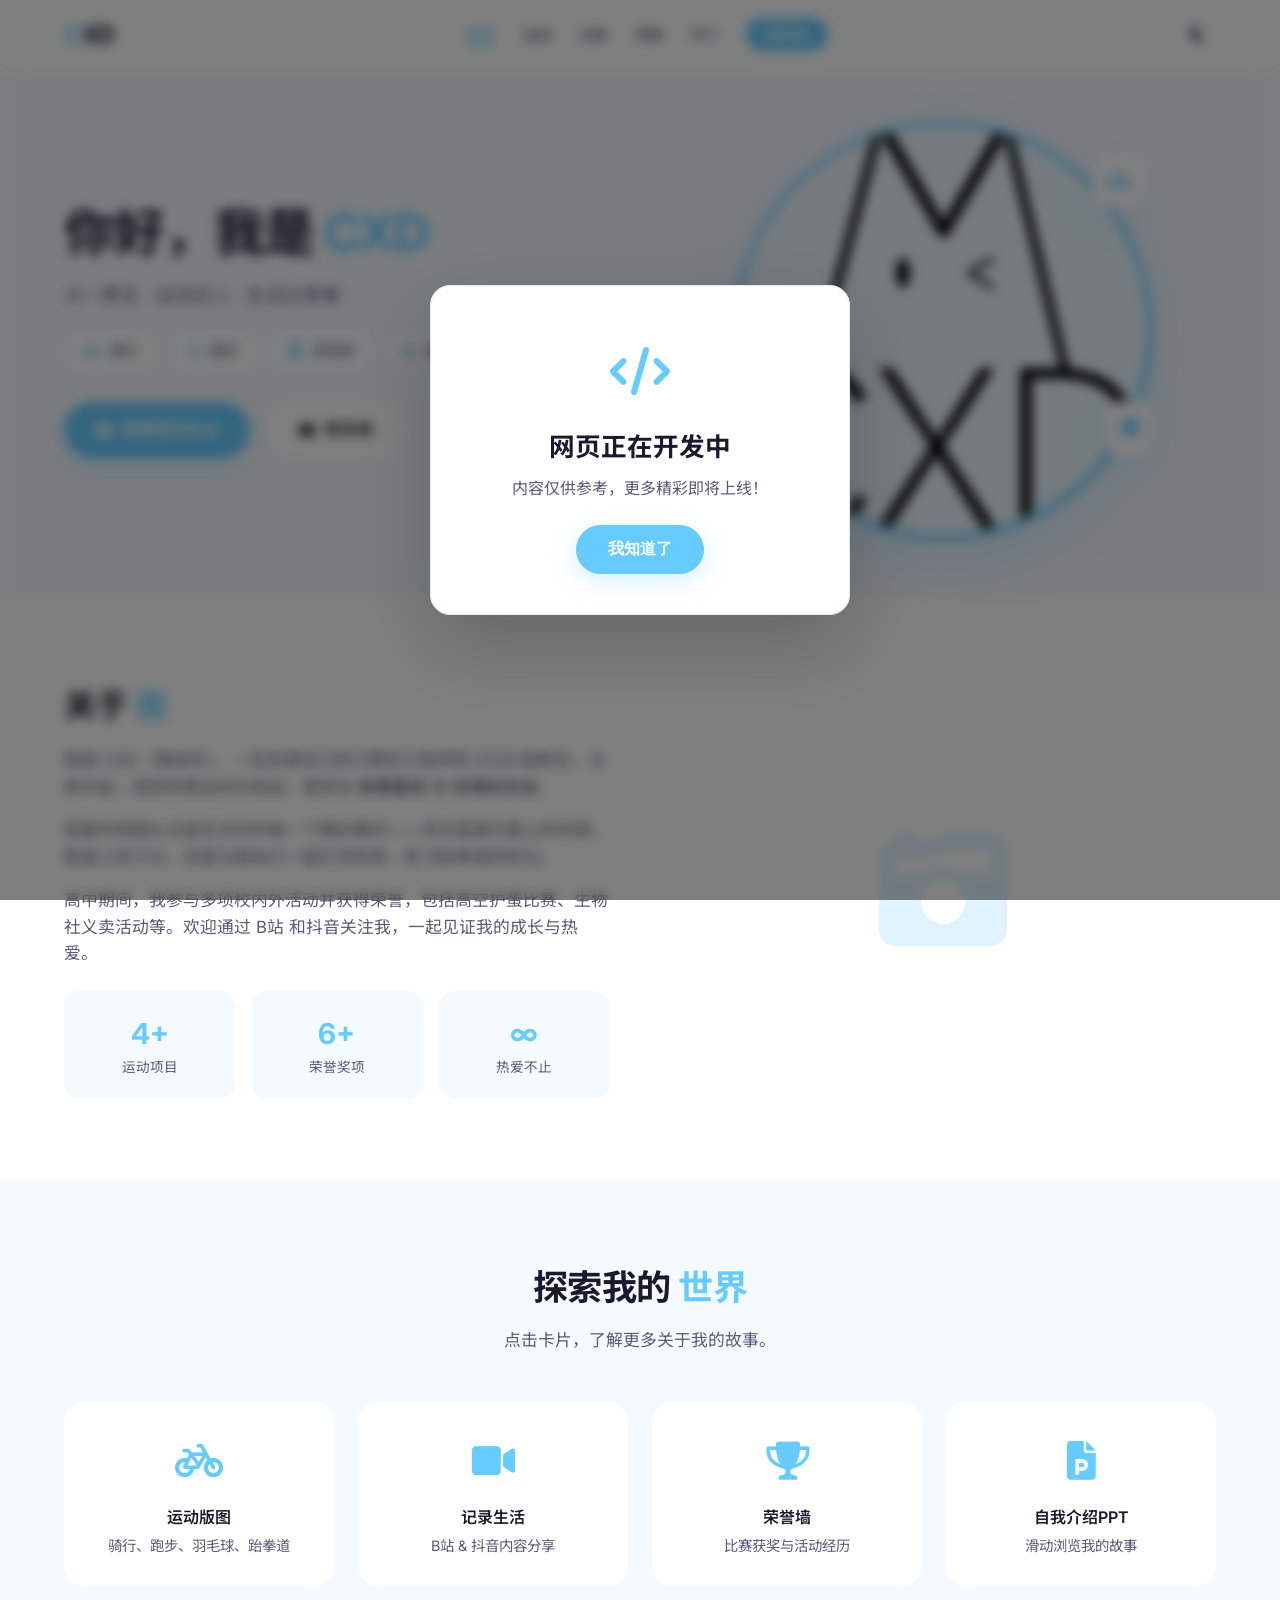
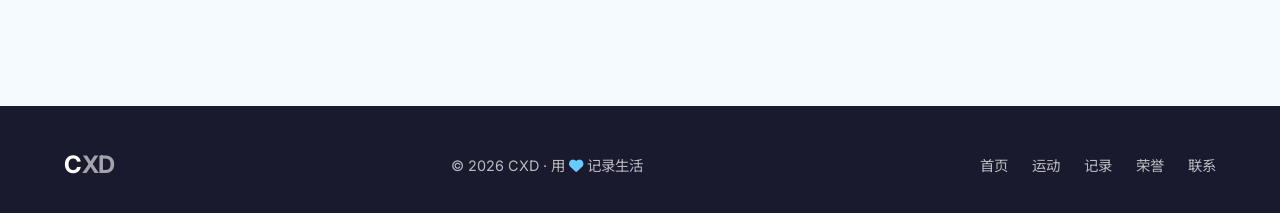
==== index.html @ c1c1cf46 "feat: add new pages for honors, projects, sports, and PPT with corresponding styles and scripts" ====
<!DOCTYPE html>
<html lang="zh-CN">
<head>
    <meta charset="UTF-8" />
    <meta name="viewport" content="width=device-width, initial-scale=1.0" />
    <title>CXD · 首页</title>
    <link rel="stylesheet" href="css/style.css" />
    <link rel="stylesheet" href="https://cdnjs.cloudflare.com/ajax/libs/font-awesome/6.0.0-beta3/css/all.min.css" />
    <link href="https://fonts.googleapis.com/css2?family=Inter:opsz,wght@14..32,400;14..32,500;14..32,600;14..32,700&family=Noto+Sans+SC:wght@400;500;600;700&display=swap" rel="stylesheet" />
</head>
<body>

    <!-- 弹窗 -->
    <div class="modal-overlay" id="modalOverlay">
        <div class="modal-box">
            <div class="modal-icon"><i class="fas fa-code"></i></div>
            <h2>网页正在开发中</h2>
            <p>内容仅供参考，更多精彩即将上线！</p>
            <button class="btn btn-primary" id="modalCloseBtn">我知道了</button>
        </div>
    </div>

    <!-- 导航栏 -->
    <nav class="navbar" id="navbar">
        <div class="container">
            <a href="index.html" class="logo">C<span>XD</span></a>
            <ul class="nav-links" id="navLinks">
                <li><a href="index.html" class="active">首页</a></li>
                <li><a href="sports.html">运动</a></li>
                <li><a href="projects.html">记录</a></li>
                <li><a href="honors.html">荣誉</a></li>
                <li><a href="ppt.html">PPT</a></li>
                <li><a href="contact.html" class="nav-cta">联系我</a></li>
            </ul>
            <button class="theme-toggle" id="themeToggle" aria-label="切换主题"><i class="fas fa-moon"></i></button>
            <button class="menu-toggle" id="menuToggle" aria-label="菜单">
                <span></span><span></span><span></span>
            </button>
        </div>
    </nav>

    <!-- Hero -->
    <section class="hero" id="home">
        <div class="container">
            <div class="hero-content">
                <h1>你好，我是 <span class="highlight">CXD</span></h1>
                <p class="tagline">大一新生 · 运动达人 · 生活记录者</p>
                <div class="hero-badges">
                    <span class="badge"><i class="fas fa-bicycle"></i> 骑行</span>
                    <span class="badge"><i class="fas fa-running"></i> 跑步</span>
                    <span class="badge"><i class="fas fa-table-tennis"></i> 羽毛球</span>
                    <span class="badge"><i class="fas fa-fist-raised"></i> 跆拳道</span>
                </div>
                <div class="hero-actions">
                    <a href="projects.html" class="btn btn-primary"><i class="fas fa-camera"></i> 看看我的生活</a>
                    <a href="contact.html" class="btn btn-outline"><i class="fas fa-envelope"></i> 联系我</a>
                </div>
            </div>
            <div class="hero-visual">
                <div class="avatar-wrapper">
                    <div class="avatar">
                       <div class="avatar">
    					<img src="assets/avatar.png" alt="CXD头像" />
                    </div>
                    <div class="floating-icon"><i class="fas fa-bicycle"></i></div>
                    <div class="floating-icon"><i class="fas fa-running"></i></div>
                    <div class="floating-icon"><i class="fas fa-table-tennis"></i></div>
                </div>
            </div>
        </div>
    </section>

    <!-- 关于我 -->
    <section class="about" id="about">
        <div class="container">
            <div class="about-text">
                <h2>关于 <span style="color:var(--primary);">我</span></h2>
                <p>我是 CXD（褚旭东），一名充满活力的计算机工程学院 2026 级新生。从高中起，我就热爱运动与挑战，曾担任 <strong>体育委员</strong> 和 <strong>生物社社长</strong>。</p>
                <p>我喜欢用镜头记录生活中的每一个精彩瞬间——无论是骑行路上的风景、跑道上的汗水，还是与朋友们一起打羽毛球、练习跆拳道的时光。</p>
                <p>高中期间，我参与多项校内外活动并获得荣誉，包括高空护蛋比赛、生物社义卖活动等。欢迎通过 B站 和抖音关注我，一起见证我的成长与热爱。</p>
                <div class="about-stats">
                    <div class="stat"><div class="number">4+</div><div class="label">运动项目</div></div>
                    <div class="stat"><div class="number">6+</div><div class="label">荣誉奖项</div></div>
                    <div class="stat"><div class="number">∞</div><div class="label">热爱不止</div></div>
                </div>
            </div>
            <div style="display:flex;justify-content:center;align-items:center;font-size:8rem;color:var(--primary-light);opacity:0.3;user-select:none;">
                <i class="fas fa-camera-retro"></i>
            </div>
        </div>
    </section>

    <!-- 快速导航 -->
    <section class="skills">
        <div class="container">
            <h2 class="section-title">探索我的 <span class="highlight">世界</span></h2>
            <p class="section-subtitle">点击卡片，了解更多关于我的故事。</p>
            <div class="skills-grid">
                <a href="sports.html" class="skill-card">
                    <div class="icon"><i class="fas fa-bicycle"></i></div>
                    <h4>运动版图</h4>
                    <p>骑行、跑步、羽毛球、跆拳道</p>
                </a>
                <a href="projects.html" class="skill-card">
                    <div class="icon"><i class="fas fa-video"></i></div>
                    <h4>记录生活</h4>
                    <p>B站 & 抖音内容分享</p>
                </a>
                <a href="honors.html" class="skill-card">
                    <div class="icon"><i class="fas fa-trophy"></i></div>
                    <h4>荣誉墙</h4>
                    <p>比赛获奖与活动经历</p>
                </a>
                <a href="ppt.html" class="skill-card">
                    <div class="icon"><i class="fas fa-file-powerpoint"></i></div>
                    <h4>自我介绍PPT</h4>
                    <p>滑动浏览我的故事</p>
                </a>
            </div>
        </div>
    </section>

    <!-- 页脚 -->
    <footer class="footer">
        <div class="container">
            <a href="index.html" class="logo">C<span>XD</span></a>
            <p>&copy; 2026 CXD · 用 <i class="fas fa-heart" style="color:#66ccff;"></i> 记录生活</p>
            <div class="footer-links">
                <a href="index.html">首页</a>
                <a href="sports.html">运动</a>
                <a href="projects.html">记录</a>
                <a href="honors.html">荣誉</a>
                <a href="contact.html">联系</a>
            </div>
        </div>
    </footer>

    <script src="js/script.js"></script>
</body>
</html>
---- css/style.css ----
/* ===== 主题变量 ===== */
:root {
    --primary: #66ccff;
    --primary-dark: #3ab8f5;
    --primary-light: #99ddff;
    --primary-glow: rgba(102, 204, 255, 0.25);
    --bg: #f5faff;
    --card-bg: #ffffff;
    --text: #1a1a2e;
    --text-light: #5a5a7a;
    --border: #dceef8;
    --shadow: 0 12px 40px rgba(102, 204, 255, 0.12);
    --radius: 20px;
    --transition: 0.3s cubic-bezier(0.4, 0, 0.2, 1);
}

body.dark {
    --bg: #0d1117;
    --card-bg: #161b22;
    --text: #e6edf3;
    --text-light: #8b949e;
    --border: #21262d;
    --shadow: 0 12px 40px rgba(0, 0, 0, 0.4);
}

/* ===== 全局重置 ===== */
*, *::before, *::after { margin: 0; padding: 0; box-sizing: border-box; }
html { scroll-behavior: smooth; }
body {
    font-family: 'Inter', 'Noto Sans SC', -apple-system, sans-serif;
    background: var(--bg);
    color: var(--text);
    line-height: 1.6;
    padding-top: 80px;
    transition: background 0.3s, color 0.3s;
}
a { text-decoration: none; color: inherit; }
ul { list-style: none; }
img { max-width: 100%; display: block; }
.container { max-width: 1200px; margin: 0 auto; padding: 0 24px; }

/* ===== 弹窗 ===== */
.modal-overlay {
    position: fixed; top: 0; left: 0; width: 100%; height: 100%;
    background: rgba(0,0,0,0.5); backdrop-filter: blur(6px);
    display: flex; align-items: center; justify-content: center;
    z-index: 9999; opacity: 1; transition: opacity 0.4s;
}
.modal-overlay.hidden { opacity: 0; pointer-events: none; }
.modal-box {
    background: var(--card-bg); border-radius: var(--radius);
    padding: 48px 40px 40px; max-width: 420px; width: 90%;
    text-align: center; box-shadow: 0 30px 80px rgba(0,0,0,0.2);
    border: 1px solid var(--border);
}
.modal-icon { font-size: 3rem; color: var(--primary); margin-bottom: 16px; }
.modal-box h2 { font-size: 1.6rem; font-weight: 700; margin-bottom: 8px; }
.modal-box p { color: var(--text-light); margin-bottom: 24px; }

/* ===== 导航栏 ===== */
.navbar {
    position: fixed; top: 0; left: 0; width: 100%;
    background: rgba(255,255,255,0.85); backdrop-filter: blur(16px) saturate(180%);
    border-bottom: 1px solid rgba(102,204,255,0.1);
    z-index: 1000; padding: 16px 0; transition: var(--transition);
}
body.dark .navbar { background: rgba(13,17,23,0.88); border-bottom-color: rgba(255,255,255,0.06); }
.navbar .container { display: flex; align-items: center; justify-content: space-between; }
.logo { font-size: 1.5rem; font-weight: 700; color: var(--primary); letter-spacing: -0.5px; }
.logo span { color: var(--text); }
.nav-links { display: flex; gap: 28px; align-items: center; }
.nav-links a {
    font-size: 0.9rem; font-weight: 500; color: var(--text-light);
    transition: var(--transition); position: relative;
}
.nav-links a::after {
    content: ''; position: absolute; bottom: -4px; left: 0;
    width: 0; height: 2px; background: var(--primary); transition: var(--transition);
}
.nav-links a:hover, .nav-links a.active { color: var(--primary); }
.nav-links a:hover::after, .nav-links a.active::after { width: 100%; }
.nav-cta {
    background: var(--primary); color: #fff !important;
    padding: 8px 20px; border-radius: 40px; font-weight: 600;
}
.nav-cta::after { display: none !important; }
.nav-cta:hover {
    background: var(--primary-dark); transform: translateY(-2px);
    box-shadow: 0 8px 24px var(--primary-glow);
}
.theme-toggle, .menu-toggle {
    background: none; border: none; cursor: pointer; color: var(--text-light);
    font-size: 1.2rem; padding: 4px 8px; border-radius: 40px; transition: var(--transition);
}
.theme-toggle:hover { color: var(--primary); transform: rotate(20deg); }
.menu-toggle { display: none; flex-direction: column; gap: 5px; padding: 4px; }
.menu-toggle span {
    display: block; width: 26px; height: 2.5px;
    background: var(--text); border-radius: 4px; transition: var(--transition);
}

/* ===== 通用标题 ===== */
.section-title {
    font-size: 2.2rem; font-weight: 700; letter-spacing: -0.5px;
    margin-bottom: 12px; text-align: center;
}
.section-title .highlight { color: var(--primary); }
.section-subtitle {
    text-align: center; color: var(--text-light);
    font-size: 1.05rem; max-width: 600px; margin: 0 auto 48px;
}

/* ===== 按钮 ===== */
.btn {
    display: inline-flex; align-items: center; gap: 10px;
    padding: 14px 32px; border-radius: 40px; font-weight: 600;
    font-size: 1rem; transition: var(--transition);
    border: none; cursor: pointer; background: var(--card-bg);
    color: var(--text); border: 1px solid var(--border);
}
.btn-primary {
    background: var(--primary); color: #fff;
    border: none; box-shadow: 0 8px 24px var(--primary-glow);
}
.btn-primary:hover {
    background: var(--primary-dark); transform: translateY(-3px);
    box-shadow: 0 14px 32px rgba(102,204,255,0.4);
}
.btn-outline:hover { border-color: var(--primary); color: var(--primary); transform: translateY(-3px); }

/* ===== Hero（首页） ===== */
.hero { padding: 40px 0 60px; }
.hero .container { display: grid; grid-template-columns: 1fr 1fr; gap: 60px; align-items: center; }
.hero-content h1 { font-size: 3.2rem; font-weight: 700; line-height: 1.2; letter-spacing: -1px; }
.hero-content h1 .highlight { color: var(--primary); }
.hero-content .tagline { font-size: 1.2rem; color: var(--text-light); margin: 16px 0 24px; }
.hero-badges { display: flex; flex-wrap: wrap; gap: 12px; margin-bottom: 32px; }
.badge {
    background: var(--card-bg); border: 1px solid var(--border);
    padding: 6px 18px; border-radius: 40px; font-size: 0.85rem;
    font-weight: 500; color: var(--text-light);
}
.badge i { color: var(--primary); margin-right: 6px; }
.hero-actions { display: flex; flex-wrap: wrap; gap: 16px; }

.hero-visual { display: flex; justify-content: center; align-items: center; }
.avatar-wrapper {
    position: relative; width: 100%; max-width: 420px; aspect-ratio: 1/1;
    border-radius: 50%; background: linear-gradient(135deg, var(--primary-light), var(--primary));
    padding: 6px; box-shadow: 0 20px 60px rgba(102,204,255,0.25);
}
.avatar-wrapper .avatar {
    width: 100%; height: 100%; border-radius: 50%;
    background: #eaf7ff; display: flex; align-items: center; justify-content: center;
    font-size: 8rem; color: var(--primary); overflow: hidden;
}
body.dark .avatar-wrapper .avatar { background: #1a2332; color: var(--primary-light); }
.avatar-wrapper .avatar img { width: 100%; height: 100%; object-fit: cover; border-radius: 50%; }

.floating-icon {
    position: absolute; background: var(--card-bg); border-radius: 16px;
    padding: 12px 14px; box-shadow: var(--shadow); font-size: 1.2rem;
    color: var(--primary); animation: float 4s ease-in-out infinite;
}
.floating-icon:nth-child(2) { top: 8%; right: 2%; animation-delay: 0.5s; }
.floating-icon:nth-child(3) { bottom: 12%; left: 0%; animation-delay: 1.2s; }
.floating-icon:nth-child(4) { bottom: 20%; right: 0%; animation-delay: 2s; }
@keyframes float { 0%,100% { transform: translateY(0); } 50% { transform: translateY(-12px); } }

/* ===== 关于我 ===== */
.about { padding: 80px 0; background: var(--card-bg); transition: background 0.3s; }
.about .container { display: grid; grid-template-columns: 1fr 1fr; gap: 60px; align-items: center; }
.about-text h2 { font-size: 2rem; font-weight: 700; margin-bottom: 16px; }
.about-text p { color: var(--text-light); margin-bottom: 16px; font-size: 1.05rem; }
.about-stats { display: grid; grid-template-columns: repeat(3, 1fr); gap: 16px; margin-top: 24px; }
.stat { background: var(--bg); padding: 20px 16px; border-radius: 16px; text-align: center; }
.stat .number { font-size: 1.8rem; font-weight: 700; color: var(--primary); }
.stat .label { font-size: 0.85rem; color: var(--text-light); }

/* ===== 技能卡片 ===== */
.skills { padding: 80px 0; }
.skills-grid { display: grid; grid-template-columns: repeat(auto-fit, minmax(200px, 1fr)); gap: 24px; }
.skill-card {
    background: var(--card-bg); padding: 28px 20px; border-radius: var(--radius);
    text-align: center; transition: var(--transition); border: 1px solid transparent;
}
.skill-card:hover {
    transform: translateY(-6px); border-color: var(--primary-light);
    box-shadow: 0 12px 32px var(--primary-glow);
}
.skill-card .icon { font-size: 2.4rem; color: var(--primary); margin-bottom: 12px; }
.skill-card h4 { font-weight: 600; margin-bottom: 4px; }
.skill-card p { font-size: 0.9rem; color: var(--text-light); }

/* ===== 项目/记录卡片 ===== */
.projects-grid { display: grid; grid-template-columns: repeat(auto-fit, minmax(300px, 1fr)); gap: 30px; }
.project-card {
    background: var(--card-bg); border-radius: var(--radius); overflow: hidden;
    box-shadow: 0 4px 16px rgba(0,0,0,0.04); transition: var(--transition);
    border: 1px solid var(--border);
}
.project-card:hover { transform: translateY(-8px); box-shadow: var(--shadow); border-color: var(--primary-light); }
.project-cover {
    height: 200px; background: linear-gradient(135deg, #e0f4ff, #b8e6ff);
    display: flex; align-items: center; justify-content: center;
    font-size: 3rem; color: var(--primary);
}
.project-cover.cover-2 { background: linear-gradient(135deg, #ffe4e4, #ffcece); color: #e06060; }
.project-cover.cover-3 { background: linear-gradient(135deg, #e4ffe8, #ceffd8); color: #40b060; }
.project-body { padding: 24px 28px 28px; }
.project-body h3 { font-size: 1.2rem; font-weight: 600; margin-bottom: 8px; }
.project-body p { color: var(--text-light); font-size: 0.95rem; margin-bottom: 16px; }
.project-tags { display: flex; flex-wrap: wrap; gap: 8px; margin-bottom: 18px; }
.project-tags span {
    background: var(--bg); padding: 4px 14px; border-radius: 40px;
    font-size: 0.75rem; font-weight: 500; color: var(--text-light);
}
.project-link {
    font-weight: 600; color: var(--primary); display: inline-flex;
    align-items: center; gap: 6px; transition: var(--transition);
}
.project-link:hover { gap: 12px; color: var(--primary-dark); }

/* ===== 荣誉墙 ===== */
.honors-grid { display: grid; grid-template-columns: repeat(auto-fit, minmax(280px, 1fr)); gap: 28px; }
.honor-card {
    background: var(--card-bg); border-radius: var(--radius); overflow: hidden;
    border: 1px solid var(--border); transition: var(--transition);
    box-shadow: 0 4px 16px rgba(0,0,0,0.04);
}
.honor-card:hover { transform: translateY(-6px); box-shadow: var(--shadow); border-color: var(--primary-light); }
.honor-img {
    width: 100%; height: 200px; object-fit: cover; background: #eaf7ff;
    display: flex; align-items: center; justify-content: center;
    font-size: 3rem; color: var(--primary);
}
.honor-img img { width: 100%; height: 100%; object-fit: cover; }
.honor-body { padding: 20px 24px 24px; }
.honor-badge {
    display: inline-block; background: linear-gradient(135deg, var(--primary), var(--primary-dark));
    color: #fff; font-size: 0.75rem; font-weight: 700; padding: 4px 14px;
    border-radius: 40px; margin-bottom: 10px;
}
.honor-body h4 { font-size: 1.05rem; font-weight: 600; margin-bottom: 6px; }
.honor-body p { font-size: 0.9rem; color: var(--text-light); }
.honor-date { font-size: 0.8rem; color: var(--primary); font-weight: 500; margin-top: 8px; }

/* ===== PPT滑动展示 ===== */
.ppt-section { padding: 60px 0 80px; }
.ppt-viewer {
    position: relative; max-width: 960px; margin: 0 auto;
    background: var(--card-bg); border-radius: var(--radius);
    box-shadow: var(--shadow); border: 1px solid var(--border); overflow: hidden;
}
.ppt-slides {
    display: flex; transition: transform 0.5s cubic-bezier(0.4, 0, 0.2, 1);
}
.ppt-slide {
    min-width: 100%; aspect-ratio: 16/9;
    display: flex; align-items: center; justify-content: center;
    background: var(--bg); position: relative; overflow: hidden;
}
.ppt-slide img { width: 100%; height: 100%; object-fit: contain; }
.ppt-slide .slide-placeholder {
    display: flex; flex-direction: column; align-items: center;
    justify-content: center; color: var(--text-light); gap: 12px;
    font-size: 1rem; text-align: center; padding: 40px;
}
.ppt-slide .slide-placeholder i { font-size: 3rem; color: var(--primary-light); }

.ppt-controls {
    display: flex; align-items: center; justify-content: center;
    gap: 20px; padding: 20px; background: var(--card-bg);
    border-top: 1px solid var(--border);
}
.ppt-btn {
    width: 44px; height: 44px; border-radius: 50%;
    border: 1px solid var(--border); background: var(--bg);
    color: var(--text); font-size: 1.1rem; cursor: pointer;
    display: flex; align-items: center; justify-content: center;
    transition: var(--transition);
}
.ppt-btn:hover { background: var(--primary); color: #fff; border-color: var(--primary); }
.ppt-btn:disabled { opacity: 0.3; cursor: not-allowed; }
.ppt-counter { font-size: 0.95rem; font-weight: 600; color: var(--text-light); min-width: 60px; text-align: center; }
.ppt-dots { display: flex; gap: 8px; justify-content: center; padding: 0 0 20px; }
.ppt-dot {
    width: 10px; height: 10px; border-radius: 50%;
    background: var(--border); cursor: pointer; transition: var(--transition);
}
.ppt-dot.active { background: var(--primary); transform: scale(1.3); }

/* ===== 视频容器 ===== */
.video-container {
    position: relative; width: 100%; max-width: 800px;
    margin: 0 auto; border-radius: var(--radius); overflow: hidden;
    box-shadow: var(--shadow); background: #000;
}
.video-container video, .video-container iframe {
    width: 100%; aspect-ratio: 16/9; display: block; border: none;
}
.video-placeholder {
    width: 100%; aspect-ratio: 16/9; display: flex;
    flex-direction: column; align-items: center; justify-content: center;
    background: var(--bg); color: var(--text-light); gap: 12px;
}
.video-placeholder i { font-size: 3rem; color: var(--primary-light); }

/* ===== 联系 ===== */
.contact { padding: 80px 0; }
.contact-wrapper {
    background: var(--card-bg); border-radius: var(--radius);
    padding: 48px 56px; box-shadow: var(--shadow);
    border: 1px solid var(--border); text-align: center;
    max-width: 700px; margin: 0 auto;
}
.contact-info h3 { font-size: 1.6rem; font-weight: 700; margin-bottom: 12px; }
.contact-info p { color: var(--text-light); margin-bottom: 28px; }
.contact-item {
    display: flex; align-items: center; justify-content: center;
    gap: 16px; margin-bottom: 18px;
}
.contact-item .icon {
    width: 44px; height: 44px; background: var(--bg); border-radius: 50%;
    display: flex; align-items: center; justify-content: center;
    color: var(--primary); font-size: 1.1rem; flex-shrink: 0;
}
.contact-item .info { font-weight: 500; text-align: left; }
.contact-item .info small { display: block; font-weight: 400; color: var(--text-light); font-size: 0.85rem; }
.social-links { display: flex; gap: 14px; margin-top: 24px; justify-content: center; }
.social-links a {
    width: 46px; height: 46px; border-radius: 50%; background: var(--bg);
    display: flex; align-items: center; justify-content: center;
    color: var(--text-light); font-size: 1.2rem; transition: var(--transition);
}
.social-links a:hover { background: var(--primary); color: #fff; transform: translateY(-4px); }

/* ===== 页脚 ===== */
.footer {
    background: var(--text); color: rgba(255,255,255,0.7);
    padding: 40px 0 28px; margin-top: 40px; transition: background 0.3s;
}
body.dark .footer { background: #0a0e14; }
.footer .container { display: flex; justify-content: space-between; align-items: center; flex-wrap: wrap; gap: 16px; }
.footer .logo { color: #fff; }
.footer .logo span { color: rgba(255,255,255,0.6); }
.footer p { font-size: 0.9rem; }
.footer-links { display: flex; gap: 24px; }
.footer-links a { font-size: 0.9rem; transition: var(--transition); }
.footer-links a:hover { color: #fff; }

/* ===== 页面标题 ===== */
.page-header {
    padding: 60px 0 40px; text-align: center;
}
.page-header h1 { font-size: 2.6rem; font-weight: 700; margin-bottom: 12px; }
.page-header p { color: var(--text-light); font-size: 1.05rem; max-width: 600px; margin: 0 auto; }

/* ===== 响应式 ===== */
@media (max-width: 1024px) {
    .hero .container { gap: 40px; }
    .hero-content h1 { font-size: 2.6rem; }
}
@media (max-width: 900px) {
    .hero .container, .about .container { grid-template-columns: 1fr; }
    .hero-visual { order: -1; }
    .avatar-wrapper { max-width: 280px; margin: 0 auto; }
    .hero-content h1 { font-size: 2.4rem; text-align: center; }
    .hero-content .tagline, .hero-badges, .hero-actions { justify-content: center; text-align: center; }
    .about-text h2, .about-text p { text-align: center; }
    .contact-wrapper { padding: 32px 24px; }
    .section-title { font-size: 1.8rem; }
}
@media (max-width: 768px) {
    .nav-links {
        position: fixed; top: 72px; left: 0; width: 100%;
        background: rgba(255,255,255,0.96); backdrop-filter: blur(12px);
        flex-direction: column; padding: 32px 24px; gap: 20px;
        box-shadow: 0 12px 40px rgba(0,0,0,0.06);
        transform: translateY(-120%); transition: var(--transition);
        border-bottom: 1px solid var(--border);
    }
    body.dark .nav-links { background: rgba(13,17,23,0.96); }
    .nav-links.open { transform: translateY(0); }
    .menu-toggle { display: flex; }
    .menu-toggle.active span:nth-child(1) { transform: rotate(45deg) translate(5px,5px); }
    .menu-toggle.active span:nth-child(2) { opacity: 0; }
    .menu-toggle.active span:nth-child(3) { transform: rotate(-45deg) translate(5px,-5px); }
    .projects-grid, .honors-grid { grid-template-columns: 1fr; }
    .about-stats { grid-template-columns: 1fr 1fr; }
    .footer .container { flex-direction: column; text-align: center; }
    .footer-links { justify-content: center; }
    .ppt-viewer { margin: 0 16px; }
}
@media (max-width: 480px) {
    .hero-content h1 { font-size: 1.8rem; }
    .section-title { font-size: 1.5rem; }
    .avatar-wrapper { max-width: 200px; }
    .avatar-wrapper .avatar { font-size: 5rem; }
    .floating-icon { display: none; }
    .about-stats { grid-template-columns: 1fr; }
    .btn { padding: 12px 24px; font-size: 0.9rem; }
    .page-header h1 { font-size: 1.8rem; }
}
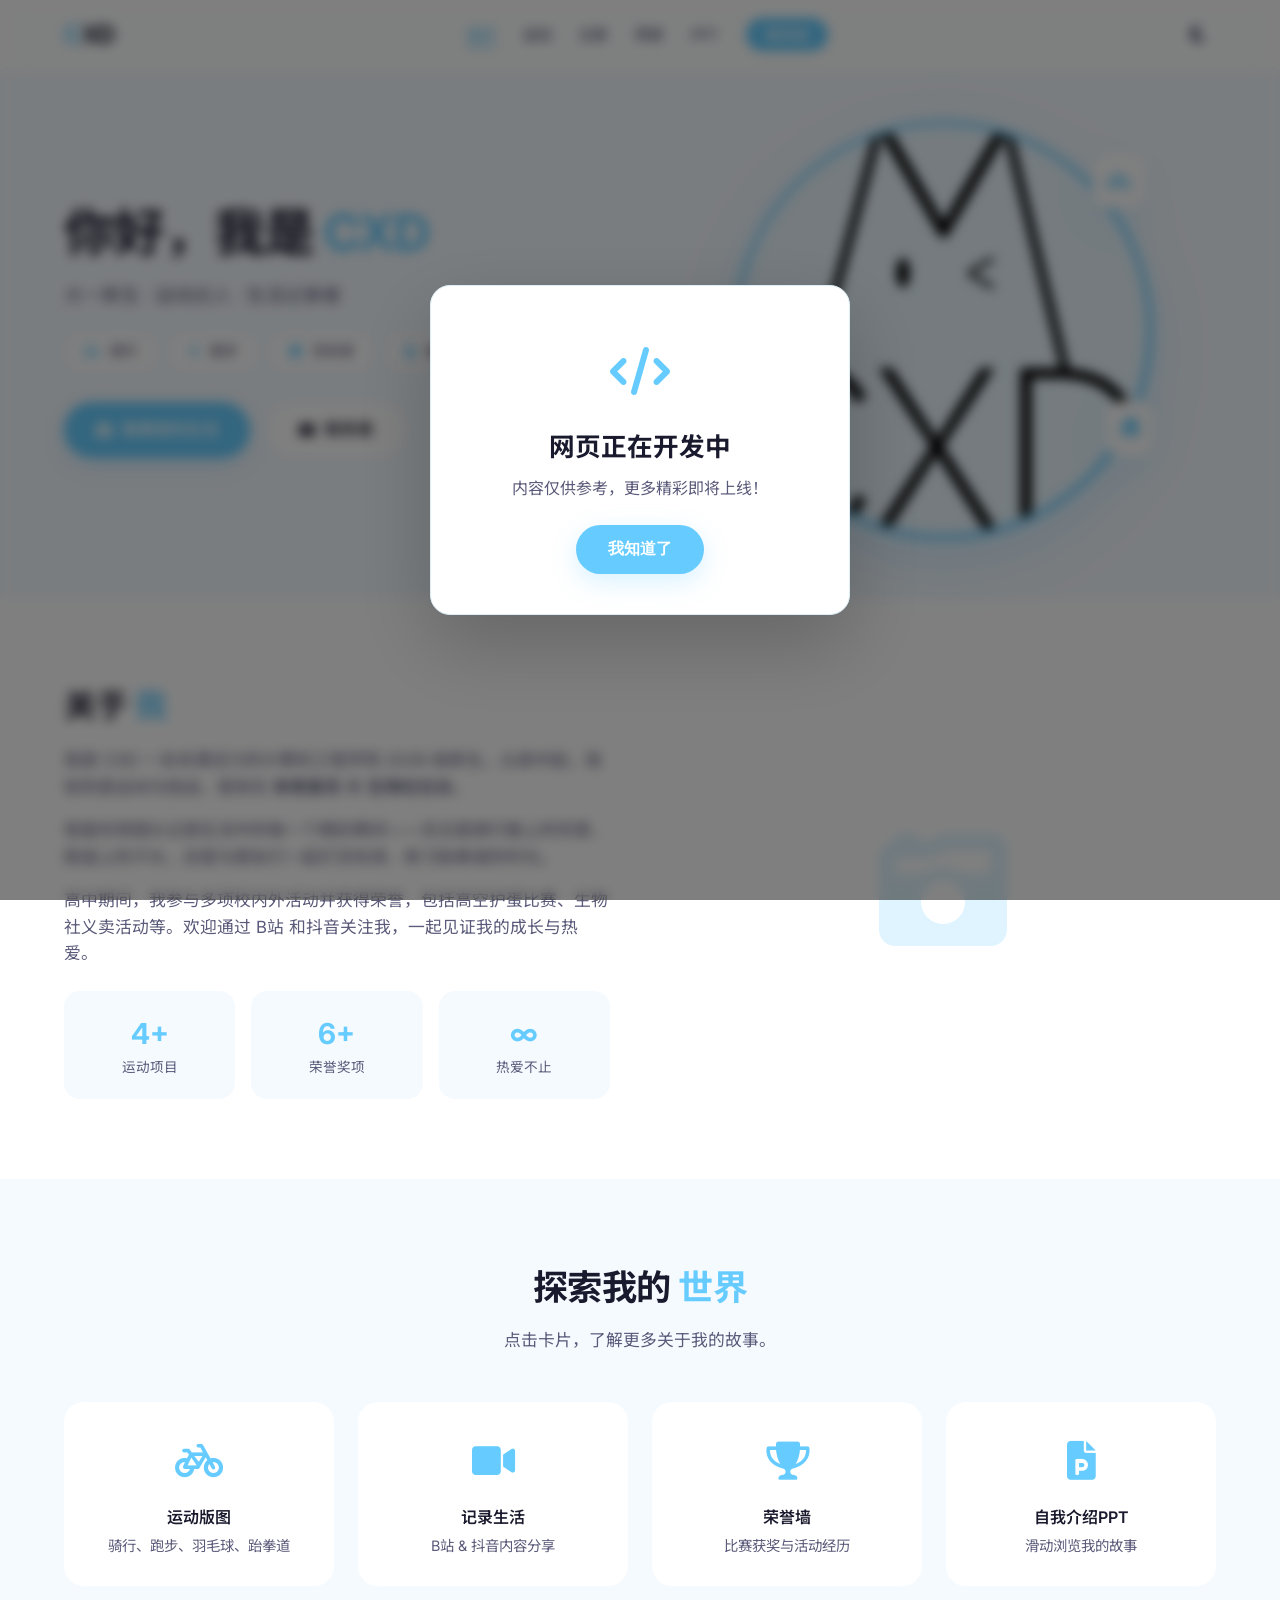
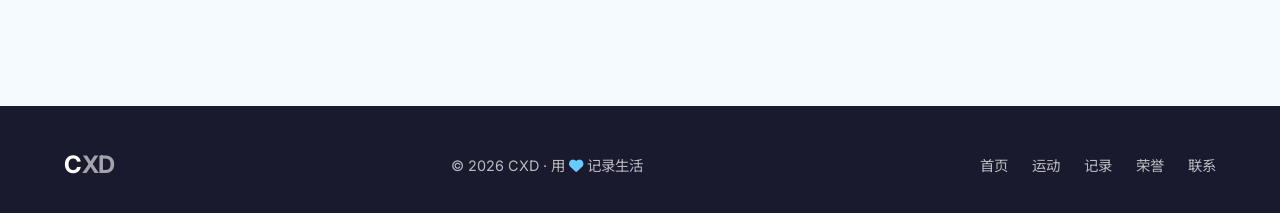
==== commit 0c96fea3: "feat: update honors and index sections with new interview and personal introduction details" ====
--- a/index.html
+++ b/index.html
@@ -75,7 +75,7 @@
         <div class="container">
             <div class="about-text">
                 <h2>关于 <span style="color:var(--primary);">我</span></h2>
-                <p>我是 CXD（褚旭东），一名充满活力的计算机工程学院 2026 级新生。从高中起，我就热爱运动与挑战，曾担任 <strong>体育委员</strong> 和 <strong>生物社社长</strong>。</p>
+                <p>我是 CXD 一名充满活力的计算机工程学院 2026 级新生。从高中起，我就热爱运动与挑战，曾担任 <strong>体育委员</strong> 和 <strong>生物社社长</strong>。</p>
                 <p>我喜欢用镜头记录生活中的每一个精彩瞬间——无论是骑行路上的风景、跑道上的汗水，还是与朋友们一起打羽毛球、练习跆拳道的时光。</p>
                 <p>高中期间，我参与多项校内外活动并获得荣誉，包括高空护蛋比赛、生物社义卖活动等。欢迎通过 B站 和抖音关注我，一起见证我的成长与热爱。</p>
                 <div class="about-stats">
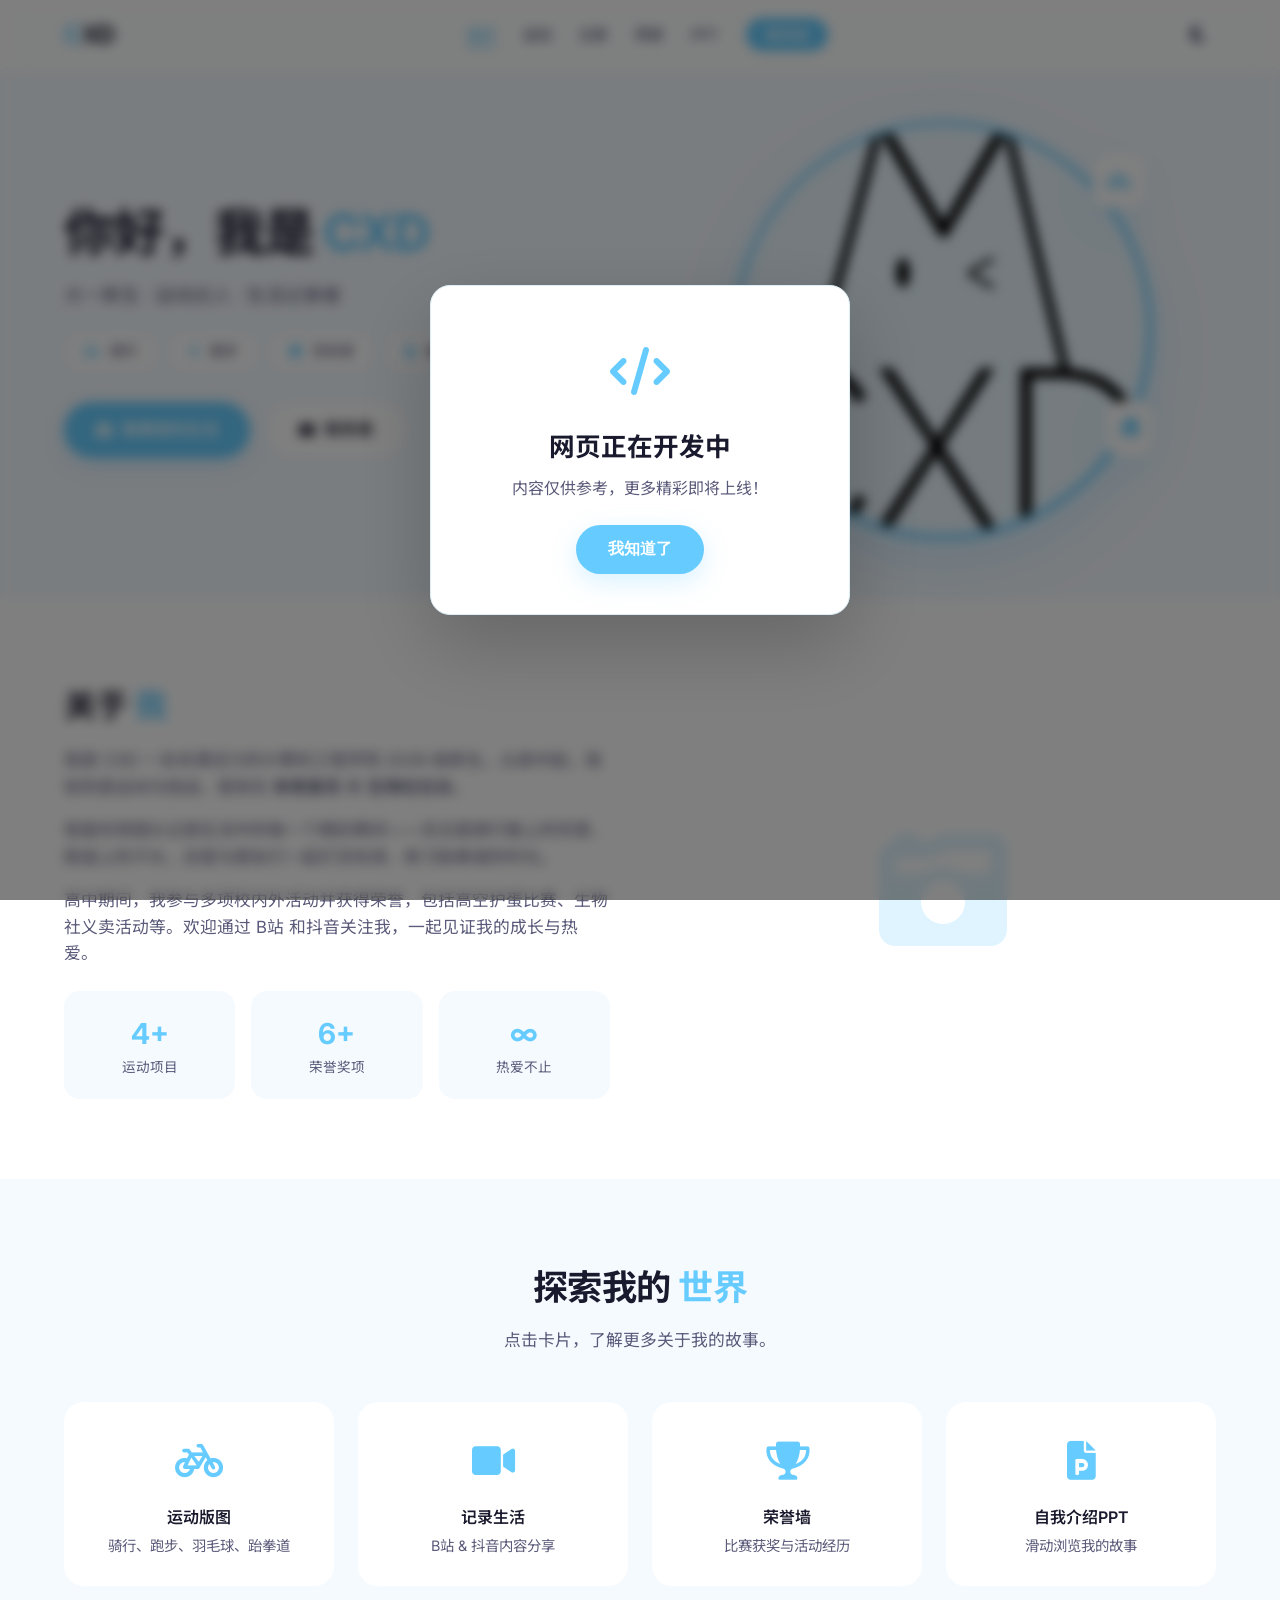
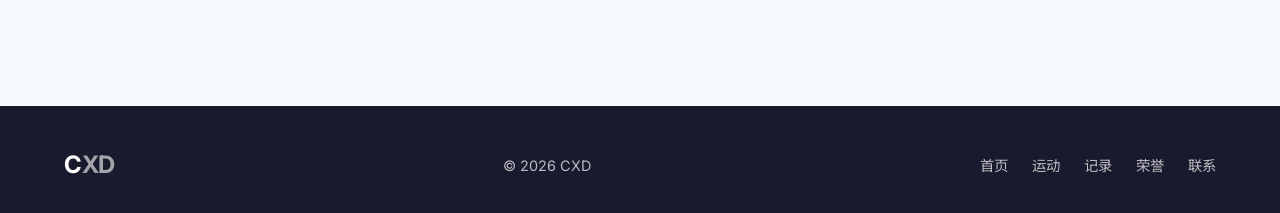
==== commit 6e474dae: "fix: remove redundant text from footer across multiple pages" ====
--- a/index.html
+++ b/index.html
@@ -124,7 +124,7 @@
     <footer class="footer">
         <div class="container">
             <a href="index.html" class="logo">C<span>XD</span></a>
-            <p>&copy; 2026 CXD · 用 <i class="fas fa-heart" style="color:#66ccff;"></i> 记录生活</p>
+            <p>&copy; 2026 CXD</p>
             <div class="footer-links">
                 <a href="index.html">首页</a>
                 <a href="sports.html">运动</a>
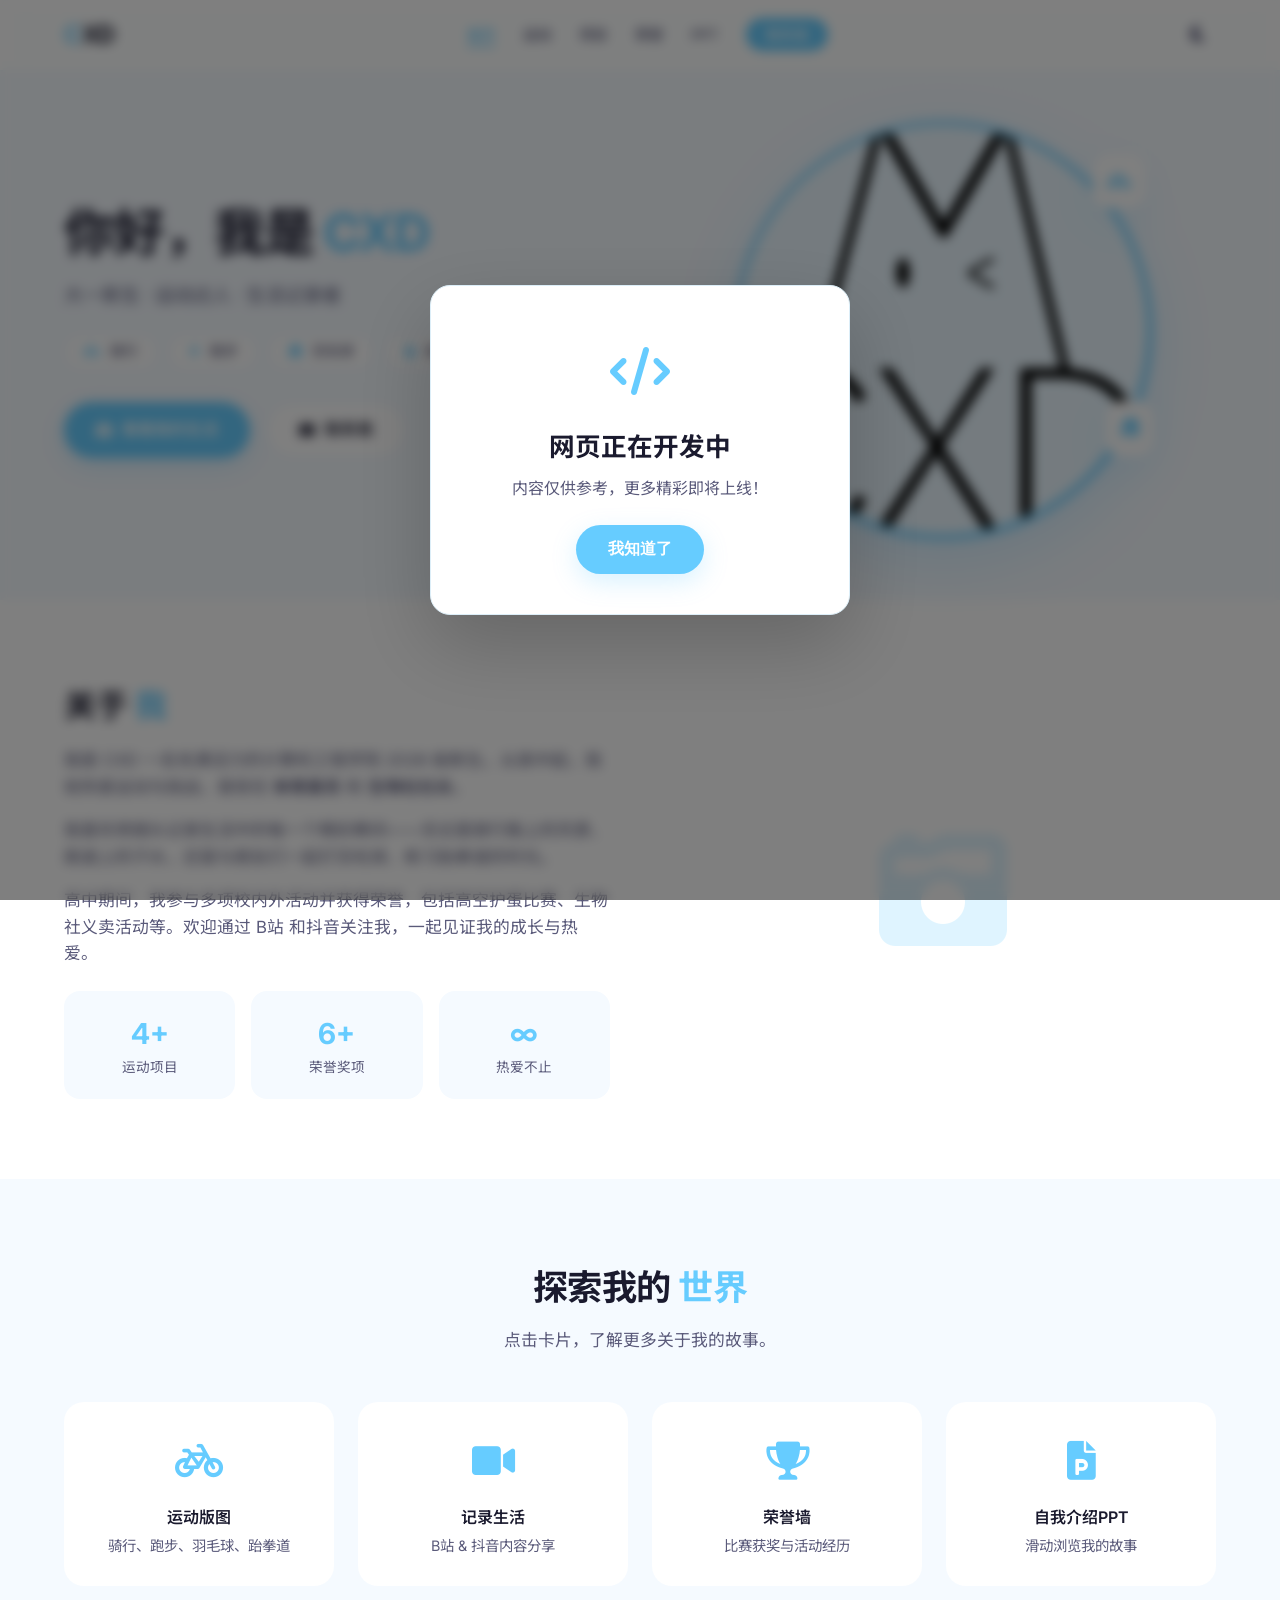
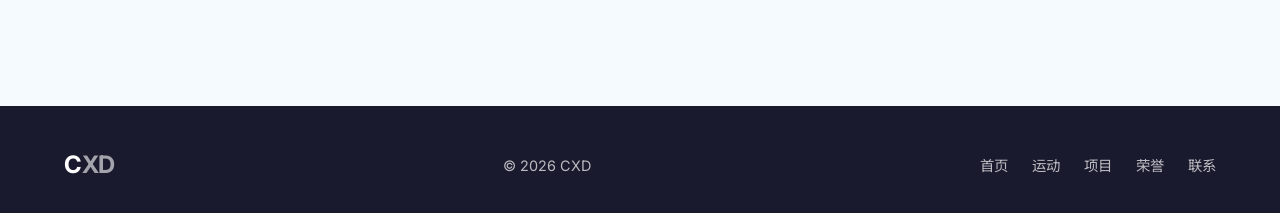
==== commit 545227b0: "Update navigation and content terminology; replace "记录" with "项目" across multiple pages, update proj" ====
--- a/index.html
+++ b/index.html
@@ -27,7 +27,7 @@
             <ul class="nav-links" id="navLinks">
                 <li><a href="index.html" class="active">首页</a></li>
                 <li><a href="sports.html">运动</a></li>
-                <li><a href="projects.html">记录</a></li>
+                <li><a href="projects.html">项目</a></li>
                 <li><a href="honors.html">荣誉</a></li>
                 <li><a href="ppt.html">PPT</a></li>
                 <li><a href="contact.html" class="nav-cta">联系我</a></li>
@@ -128,7 +128,7 @@
             <div class="footer-links">
                 <a href="index.html">首页</a>
                 <a href="sports.html">运动</a>
-                <a href="projects.html">记录</a>
+                <a href="projects.html">项目</a>
                 <a href="honors.html">荣誉</a>
                 <a href="contact.html">联系</a>
             </div>
--- a/css/style.css
+++ b/css/style.css
@@ -205,6 +205,7 @@
     display: flex; align-items: center; justify-content: center;
     font-size: 3rem; color: var(--primary);
 }
+
 .project-cover.cover-2 { background: linear-gradient(135deg, #ffe4e4, #ffcece); color: #e06060; }
 .project-cover.cover-3 { background: linear-gradient(135deg, #e4ffe8, #ceffd8); color: #40b060; }
 .project-body { padding: 24px 28px 28px; }
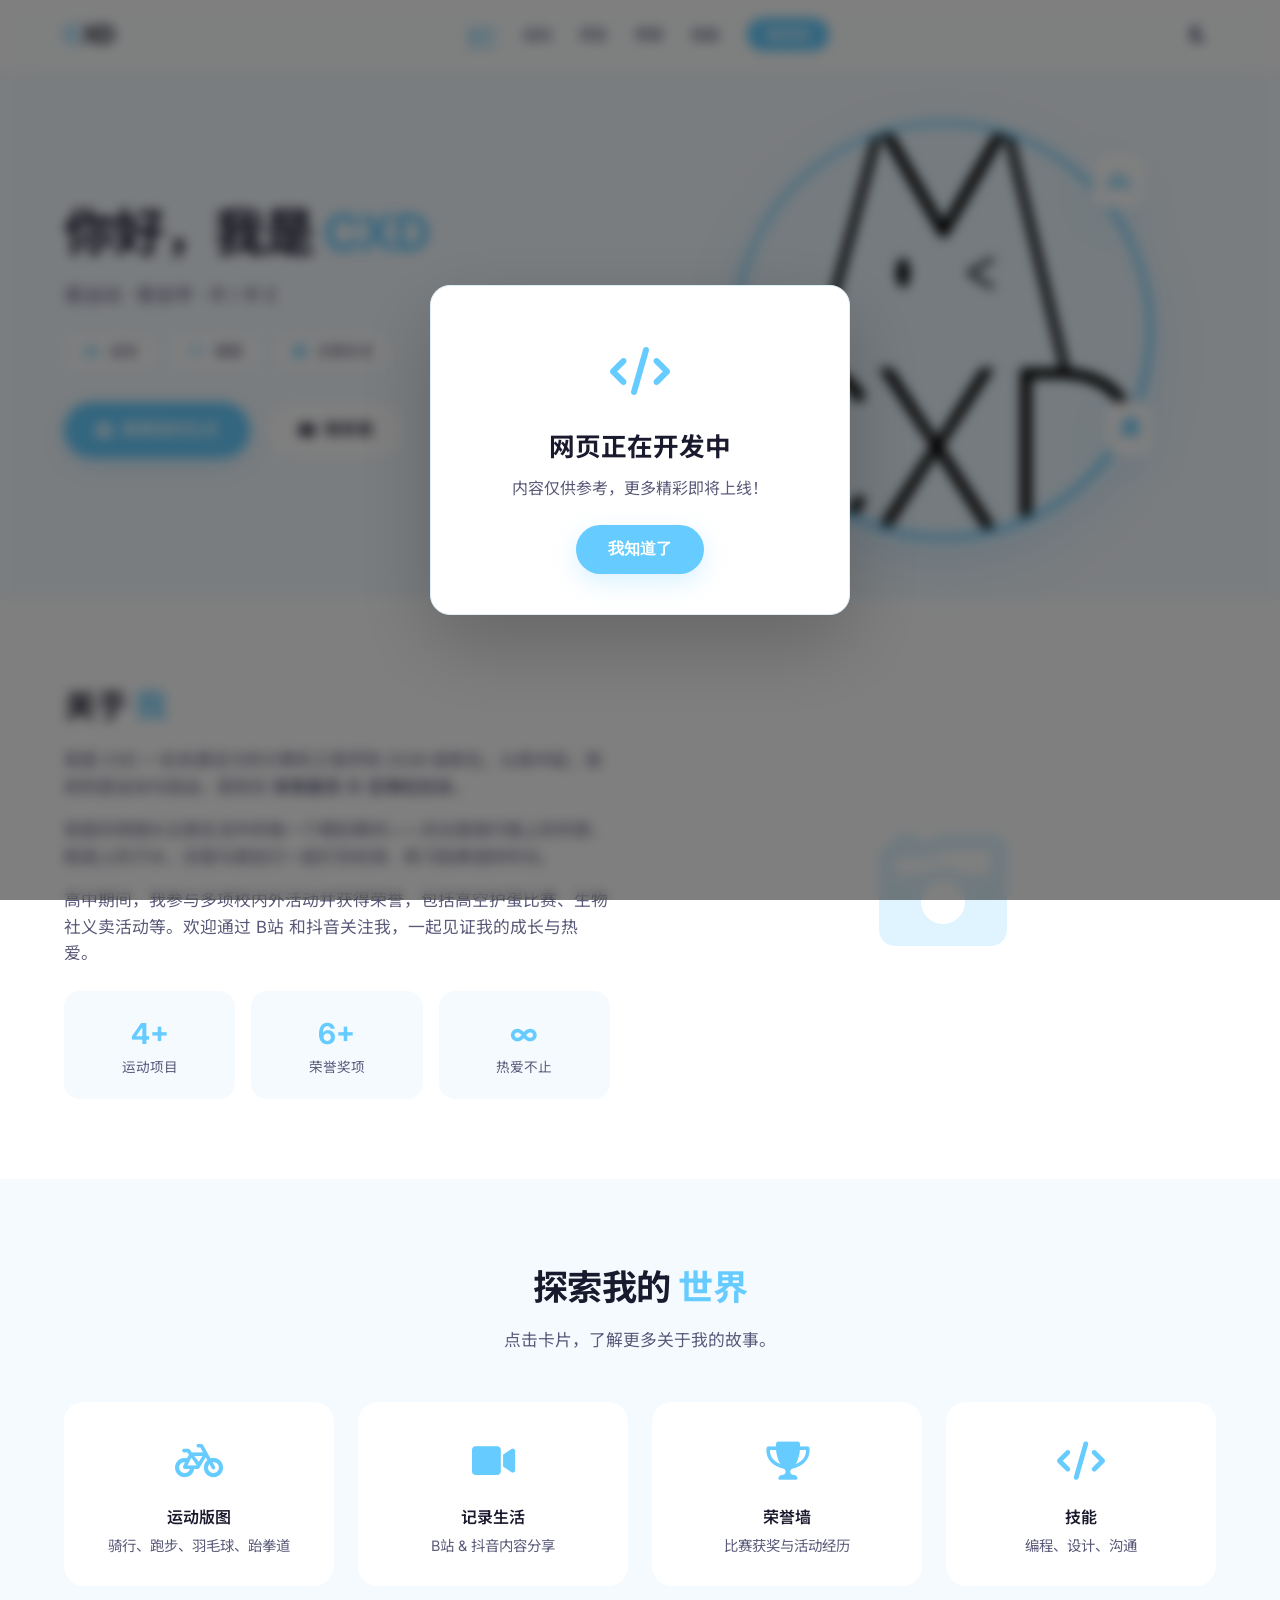
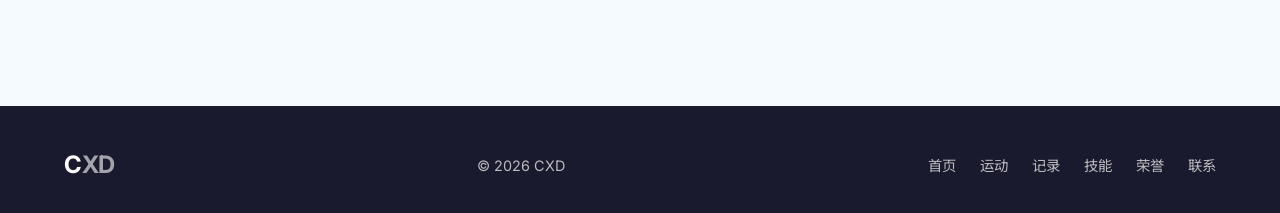
==== commit cf23a8ad: "Add skills page with detailed descriptions and visuals for design capabilities" ====
--- a/index.html
+++ b/index.html
@@ -29,7 +29,7 @@
                 <li><a href="sports.html">运动</a></li>
                 <li><a href="projects.html">项目</a></li>
                 <li><a href="honors.html">荣誉</a></li>
-                <li><a href="ppt.html">PPT</a></li>
+                <li><a href="skills.html">技能</a></li>
                 <li><a href="contact.html" class="nav-cta">联系我</a></li>
             </ul>
             <button class="theme-toggle" id="themeToggle" aria-label="切换主题"><i class="fas fa-moon"></i></button>
@@ -44,12 +44,11 @@
         <div class="container">
             <div class="hero-content">
                 <h1>你好，我是 <span class="highlight">CXD</span></h1>
-                <p class="tagline">大一新生 · 运动达人 · 生活记录者</p>
+                <p class="tagline">爱运动 · 爱自学 · 半 I 半 E</p>
                 <div class="hero-badges">
-                    <span class="badge"><i class="fas fa-bicycle"></i> 骑行</span>
-                    <span class="badge"><i class="fas fa-running"></i> 跑步</span>
-                    <span class="badge"><i class="fas fa-table-tennis"></i> 羽毛球</span>
-                    <span class="badge"><i class="fas fa-fist-raised"></i> 跆拳道</span>
+                    <span class="badge"><i class="fas fa-bicycle"></i> 运动</span>
+                    <span class="badge"><i class="fas fa-code"></i> 编程</span>
+                    <span class="badge"><i class="fas fa-camera"></i> 记录生活</span>
                 </div>
                 <div class="hero-actions">
                     <a href="projects.html" class="btn btn-primary"><i class="fas fa-camera"></i> 看看我的生活</a>
@@ -111,10 +110,10 @@
                     <h4>荣誉墙</h4>
                     <p>比赛获奖与活动经历</p>
                 </a>
-                <a href="ppt.html" class="skill-card">
-                    <div class="icon"><i class="fas fa-file-powerpoint"></i></div>
-                    <h4>自我介绍PPT</h4>
-                    <p>滑动浏览我的故事</p>
+                <a href="skills.html" class="skill-card">
+                    <div class="icon"><i class="fas fa-code"></i></div>
+                    <h4>技能</h4>
+                    <p>编程、设计、沟通</p>
                 </a>
             </div>
         </div>
@@ -128,7 +127,8 @@
             <div class="footer-links">
                 <a href="index.html">首页</a>
                 <a href="sports.html">运动</a>
-                <a href="projects.html">项目</a>
+                <a href="projects.html">记录</a>
+                <a href="skills.html">技能</a>
                 <a href="honors.html">荣誉</a>
                 <a href="contact.html">联系</a>
             </div>
--- a/css/style.css
+++ b/css/style.css
@@ -246,66 +246,117 @@
 .honor-body p { font-size: 0.9rem; color: var(--text-light); }
 .honor-date { font-size: 0.8rem; color: var(--primary); font-weight: 500; margin-top: 8px; }
 
-/* ===== PPT滑动展示 ===== */
-.ppt-section { padding: 60px 0 80px; }
-.ppt-viewer {
-    position: relative; max-width: 960px; margin: 0 auto;
-    background: var(--card-bg); border-radius: var(--radius);
-    box-shadow: var(--shadow); border: 1px solid var(--border); overflow: hidden;
-}
-.ppt-slides {
-    display: flex; transition: transform 0.5s cubic-bezier(0.4, 0, 0.2, 1);
-}
-.ppt-slide {
-    min-width: 100%; aspect-ratio: 16/9;
-    display: flex; align-items: center; justify-content: center;
-    background: var(--bg); position: relative; overflow: hidden;
-}
-.ppt-slide img { width: 100%; height: 100%; object-fit: contain; }
-.ppt-slide .slide-placeholder {
-    display: flex; flex-direction: column; align-items: center;
-    justify-content: center; color: var(--text-light); gap: 12px;
-    font-size: 1rem; text-align: center; padding: 40px;
-}
-.ppt-slide .slide-placeholder i { font-size: 3rem; color: var(--primary-light); }
-
-.ppt-controls {
-    display: flex; align-items: center; justify-content: center;
-    gap: 20px; padding: 20px; background: var(--card-bg);
-    border-top: 1px solid var(--border);
-}
-.ppt-btn {
-    width: 44px; height: 44px; border-radius: 50%;
-    border: 1px solid var(--border); background: var(--bg);
-    color: var(--text); font-size: 1.1rem; cursor: pointer;
-    display: flex; align-items: center; justify-content: center;
+/* ===== 技能树 ===== */
+.skills-tree {
+    padding: 60px 0 80px;
+}
+
+.skills-tree-grid {
+    display: grid;
+    grid-template-columns: repeat(2, 1fr);
+    gap: 28px;
+}
+
+.skill-card-lg {
+    background: var(--card-bg);
+    border-radius: var(--radius);
+    overflow: hidden;
+    border: 1px solid var(--border);
+    box-shadow: 0 4px 16px rgba(0, 0, 0, 0.04);
     transition: var(--transition);
-}
-.ppt-btn:hover { background: var(--primary); color: #fff; border-color: var(--primary); }
-.ppt-btn:disabled { opacity: 0.3; cursor: not-allowed; }
-.ppt-counter { font-size: 0.95rem; font-weight: 600; color: var(--text-light); min-width: 60px; text-align: center; }
-.ppt-dots { display: flex; gap: 8px; justify-content: center; padding: 0 0 20px; }
-.ppt-dot {
-    width: 10px; height: 10px; border-radius: 50%;
-    background: var(--border); cursor: pointer; transition: var(--transition);
-}
-.ppt-dot.active { background: var(--primary); transform: scale(1.3); }
-
-/* ===== 视频容器 ===== */
-.video-container {
-    position: relative; width: 100%; max-width: 800px;
-    margin: 0 auto; border-radius: var(--radius); overflow: hidden;
-    box-shadow: var(--shadow); background: #000;
-}
-.video-container video, .video-container iframe {
-    width: 100%; aspect-ratio: 16/9; display: block; border: none;
-}
-.video-placeholder {
-    width: 100%; aspect-ratio: 16/9; display: flex;
-    flex-direction: column; align-items: center; justify-content: center;
-    background: var(--bg); color: var(--text-light); gap: 12px;
-}
-.video-placeholder i { font-size: 3rem; color: var(--primary-light); }
+    display: flex;
+    flex-direction: column;
+}
+.skill-card-lg:hover {
+    transform: translateY(-6px);
+    box-shadow: var(--shadow);
+    border-color: var(--primary-light);
+}
+
+/* 预览图区 */
+.skill-preview {
+    height: 200px;
+    background: linear-gradient(135deg, #e0f4ff, #c4e8ff);
+    display: flex;
+    align-items: center;
+    justify-content: center;
+    font-size: 4rem;
+    color: var(--primary);
+    overflow: hidden;
+}
+.skill-preview img {
+    width: 100%;
+    height: 100%;
+    object-fit: cover;
+    display: block;
+}
+
+/* 信息区 */
+.skill-info {
+    padding: 24px 28px 28px;
+    display: flex;
+    flex-direction: column;
+    flex: 1;
+}
+
+.skill-head {
+    display: flex;
+    align-items: center;
+    gap: 12px;
+    margin-bottom: 10px;
+}
+
+.skill-icon {
+    width: 38px;
+    height: 38px;
+    border-radius: 10px;
+    background: var(--primary-bg);
+    color: var(--primary);
+    display: flex;
+    align-items: center;
+    justify-content: center;
+    font-size: 1.05rem;
+    flex-shrink: 0;
+}
+
+.skill-head h4 {
+    font-size: 1.15rem;
+    font-weight: 600;
+    color: var(--text);
+}
+
+.skill-info p {
+    color: var(--text-light);
+    font-size: 0.95rem;
+    margin-bottom: 16px;
+}
+
+/* 技能进度条 */
+.skill-bar {
+    height: 6px;
+    background: var(--bg);
+    border-radius: 40px;
+    overflow: hidden;
+    margin-top: auto;
+}
+.skill-bar span {
+    display: block;
+    height: 100%;
+    border-radius: 40px;
+    background: linear-gradient(90deg, var(--primary-light), var(--primary));
+    transition: width 1s ease;
+}
+
+/* 响应式 */
+@media (max-width: 768px) {
+    .skills-tree-grid {
+        grid-template-columns: 1fr;
+    }
+    .skill-preview {
+        height: 160px;
+        font-size: 3rem;
+    }
+}
 
 /* ===== 联系 ===== */
 .contact { padding: 80px 0; }
@@ -402,4 +453,4 @@
     .about-stats { grid-template-columns: 1fr; }
     .btn { padding: 12px 24px; font-size: 0.9rem; }
     .page-header h1 { font-size: 1.8rem; }
-}+}
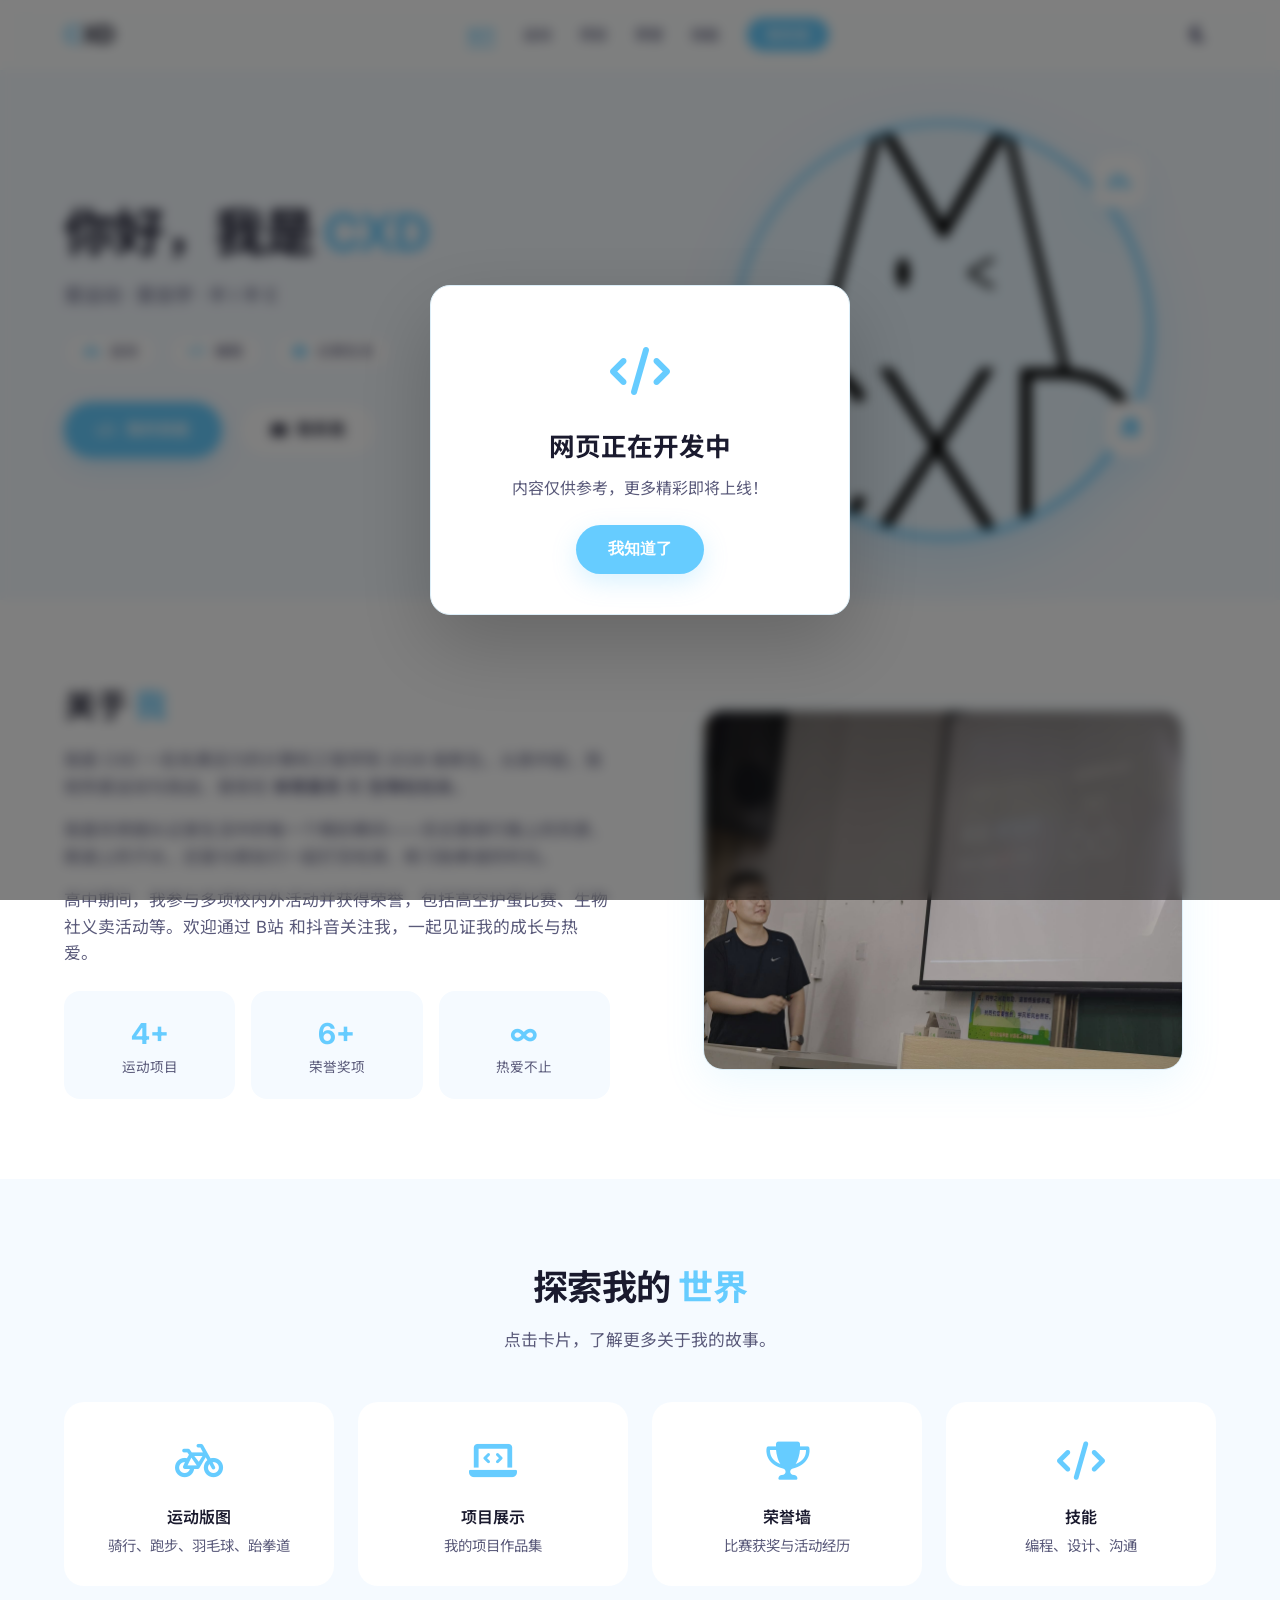
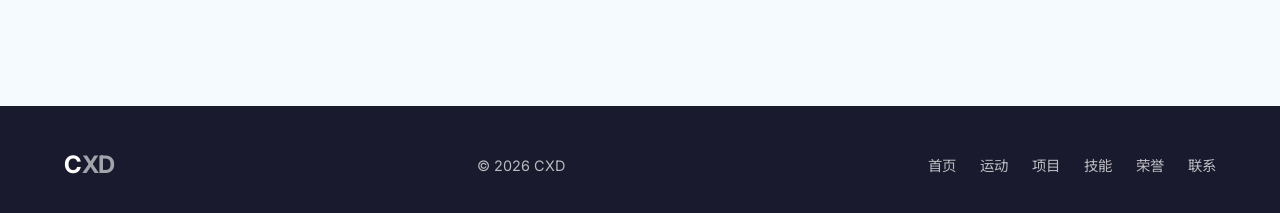
==== commit 93776ada: "Refactor code structure for improved readability and maintainability" ====
--- a/index.html
+++ b/index.html
@@ -51,7 +51,7 @@
                     <span class="badge"><i class="fas fa-camera"></i> 记录生活</span>
                 </div>
                 <div class="hero-actions">
-                    <a href="projects.html" class="btn btn-primary"><i class="fas fa-camera"></i> 看看我的生活</a>
+                    <a href="skills.html" class="btn btn-primary"><i class="fas fa-code"></i> 我的技能</a>
                     <a href="contact.html" class="btn btn-outline"><i class="fas fa-envelope"></i> 联系我</a>
                 </div>
             </div>
@@ -83,8 +83,10 @@
                     <div class="stat"><div class="number">∞</div><div class="label">热爱不止</div></div>
                 </div>
             </div>
-            <div style="display:flex;justify-content:center;align-items:center;font-size:8rem;color:var(--primary-light);opacity:0.3;user-select:none;">
-                <i class="fas fa-camera-retro"></i>
+                <div class="about-image">
+                <a href="honors.html" class="about-image-link" title="查看我的荣誉">
+                    <img src="assets/aboutme.jpg" alt="关于我" />
+                </a>
             </div>
         </div>
     </section>
@@ -101,9 +103,9 @@
                     <p>骑行、跑步、羽毛球、跆拳道</p>
                 </a>
                 <a href="projects.html" class="skill-card">
-                    <div class="icon"><i class="fas fa-video"></i></div>
-                    <h4>记录生活</h4>
-                    <p>B站 & 抖音内容分享</p>
+                    <div class="icon"><i class="fas fa-laptop-code"></i></div>
+                    <h4>项目展示</h4>
+                    <p>我的项目作品集</p>
                 </a>
                 <a href="honors.html" class="skill-card">
                     <div class="icon"><i class="fas fa-trophy"></i></div>
@@ -127,7 +129,7 @@
             <div class="footer-links">
                 <a href="index.html">首页</a>
                 <a href="sports.html">运动</a>
-                <a href="projects.html">记录</a>
+                <a href="projects.html">项目</a>
                 <a href="skills.html">技能</a>
                 <a href="honors.html">荣誉</a>
                 <a href="contact.html">联系</a>
--- a/css/style.css
+++ b/css/style.css
@@ -12,11 +12,25 @@
     --shadow: 0 12px 40px rgba(102, 204, 255, 0.12);
     --radius: 20px;
     --transition: 0.3s cubic-bezier(0.4, 0, 0.2, 1);
+    --primary: #66ccff;
+    --primary-dark: #3ab8f5;
+    --primary-light: #99ddff;
+    --primary-bg: #eaf7ff;              
+    --primary-glow: rgba(102, 204, 255, 0.25);
+    --bg: #f5faff;
+    --card-bg: #ffffff;
+    --text: #1a1a2e;
+    --text-light: #5a5a7a;
+    --border: #dceef8;
+    --shadow: 0 12px 40px rgba(102, 204, 255, 0.12);
+    --radius: 20px;
+    --transition: 0.3s cubic-bezier(0.4, 0, 0.2, 1);
 }
 
 body.dark {
     --bg: #0d1117;
     --card-bg: #161b22;
+    --primary-bg: #1a2a3a;              
     --text: #e6edf3;
     --text-light: #8b949e;
     --border: #21262d;
@@ -177,6 +191,79 @@
 .stat .number { font-size: 1.8rem; font-weight: 700; color: var(--primary); }
 .stat .label { font-size: 0.85rem; color: var(--text-light); }
 
+/* ===== 关于我 - 图片区 ===== */
+.about-image {
+    display: flex;
+    justify-content: center;
+    align-items: center;
+}
+
+.about-image-link {
+    display: block;
+    position: relative;
+    width: 100%;
+    max-width: 480px;
+    aspect-ratio: 4 / 3;              
+    border-radius: var(--radius);     
+    overflow: hidden;
+    box-shadow: var(--shadow);         
+    border: 1px solid var(--border);   
+    transition: var(--transition);
+    background: #eaf7ff;
+}
+
+.about-image-link img {
+    width: 100%;
+    height: 100%;
+    object-fit: cover;
+    display: block;
+    transition: transform 0.6s cubic-bezier(0.4, 0, 0.2, 1);
+}
+
+/* 悬停效果：上浮 + 发主题色光 */
+.about-image-link:hover {
+    transform: translateY(-6px);
+    border-color: var(--primary-light);
+    box-shadow: 0 20px 60px rgba(102, 204, 255, 0.30);
+}
+
+.about-image-link:hover img {
+    transform: scale(1.06);
+}
+
+/* 悬停时出现"查看我的荣誉"提示 */
+.about-image-link::after {
+    content: "查看我的荣誉 →";
+    position: absolute;
+    bottom: 0;
+    left: 0;
+    right: 0;
+    padding: 16px 12px 12px;
+    background: linear-gradient(transparent, rgba(102, 204, 255, 0.92));
+    color: #fff;
+    font-weight: 600;
+    font-size: 0.9rem;
+    text-align: center;
+    opacity: 0;
+    transform: translateY(16px);
+    transition: var(--transition);
+    pointer-events: none;
+    letter-spacing: 0.5px;
+}
+
+.about-image-link:hover::after {
+    opacity: 1;
+    transform: translateY(0);
+}
+
+/* 响应式 */
+@media (max-width: 900px) {
+    .about-image-link {
+        max-width: 100%;
+        aspect-ratio: 16 / 10;
+        margin-top: 24px;
+    }
+}
 /* ===== 技能卡片 ===== */
 .skills { padding: 80px 0; }
 .skills-grid { display: grid; grid-template-columns: repeat(auto-fit, minmax(200px, 1fr)); gap: 24px; }
@@ -192,7 +279,7 @@
 .skill-card h4 { font-weight: 600; margin-bottom: 4px; }
 .skill-card p { font-size: 0.9rem; color: var(--text-light); }
 
-/* ===== 项目/记录卡片 ===== */
+/* ===== 项目卡片 ===== */
 .projects-grid { display: grid; grid-template-columns: repeat(auto-fit, minmax(300px, 1fr)); gap: 30px; }
 .project-card {
     background: var(--card-bg); border-radius: var(--radius); overflow: hidden;
@@ -223,28 +310,104 @@
 .project-link:hover { gap: 12px; color: var(--primary-dark); }
 
 /* ===== 荣誉墙 ===== */
-.honors-grid { display: grid; grid-template-columns: repeat(auto-fit, minmax(280px, 1fr)); gap: 28px; }
+.honors-grid {
+    display: grid;
+    grid-template-columns: repeat(auto-fit, minmax(280px, 1fr));
+    gap: 28px;
+}
 .honor-card {
-    background: var(--card-bg); border-radius: var(--radius); overflow: hidden;
-    border: 1px solid var(--border); transition: var(--transition);
-    box-shadow: 0 4px 16px rgba(0,0,0,0.04);
-}
-.honor-card:hover { transform: translateY(-6px); box-shadow: var(--shadow); border-color: var(--primary-light); }
+    background: var(--card-bg);
+    border-radius: var(--radius);
+    overflow: hidden;
+    border: 1px solid var(--border);
+    transition: var(--transition);
+    box-shadow: 0 4px 16px rgba(0, 0, 0, 0.04);
+}
+.honor-card:hover {
+    transform: translateY(-6px);
+    border-color: var(--primary-light);
+    box-shadow: 0 20px 60px rgba(102, 204, 255, 0.30);  
+}
 .honor-img {
-    width: 100%; height: 200px; object-fit: cover; background: #eaf7ff;
-    display: flex; align-items: center; justify-content: center;
-    font-size: 3rem; color: var(--primary);
-}
-.honor-img img { width: 100%; height: 100%; object-fit: cover; }
+    width: 100%;
+    height: 200px;
+    background: #eaf7ff;
+    display: flex;
+    align-items: center;
+    justify-content: center;
+    font-size: 3rem;
+    color: var(--primary);
+    overflow: hidden;
+}
+.honor-img img {
+    width: 100%;
+    height: 100%;
+    object-fit: cover; 
+}
 .honor-body { padding: 20px 24px 24px; }
 .honor-badge {
-    display: inline-block; background: linear-gradient(135deg, var(--primary), var(--primary-dark));
-    color: #fff; font-size: 0.75rem; font-weight: 700; padding: 4px 14px;
-    border-radius: 40px; margin-bottom: 10px;
+    display: inline-block;
+    background: linear-gradient(135deg, var(--primary), var(--primary-dark));
+    color: #fff;
+    font-size: 0.75rem;
+    font-weight: 700;
+    padding: 4px 14px;
+    border-radius: 40px;
+    margin-bottom: 10px;
 }
 .honor-body h4 { font-size: 1.05rem; font-weight: 600; margin-bottom: 6px; }
 .honor-body p { font-size: 0.9rem; color: var(--text-light); }
 .honor-date { font-size: 0.8rem; color: var(--primary); font-weight: 500; margin-top: 8px; }
+
+/* ===== 证书展示 ===== */
+.certs-grid {
+    display: grid;
+    grid-template-columns: repeat(auto-fit, minmax(320px, 1fr));
+    gap: 32px;
+}
+.cert-card {
+    background: var(--card-bg);
+    border-radius: var(--radius);
+    overflow: hidden;
+    border: 1px solid var(--border);
+    transition: var(--transition);
+    box-shadow: 0 4px 16px rgba(0, 0, 0, 0.04);
+}
+.cert-card:hover {
+    transform: translateY(-6px);
+    box-shadow: var(--shadow);
+    border-color: var(--primary-light);
+}
+.cert-img {
+    width: 100%;
+    height: 330px;
+    background: #eaf7ff;
+    display: flex;
+    align-items: center;
+    justify-content: center;
+    font-size: 3rem;
+    color: var(--primary);
+    overflow: hidden;
+}
+.cert-img img {
+    width: 100%;
+    height: 100%;
+    object-fit: cover;    
+}
+.cert-body { padding: 20px 24px 24px; }
+.cert-badge {
+    display: inline-block;
+    background: linear-gradient(135deg, var(--primary), var(--primary-dark));
+    color: #fff;
+    font-size: 0.75rem;
+    font-weight: 700;
+    padding: 4px 14px;
+    border-radius: 40px;
+    margin-bottom: 10px;
+}
+.cert-body h4 { font-size: 1.05rem; font-weight: 600; margin-bottom: 6px; }
+.cert-body p { font-size: 0.9rem; color: var(--text-light); }
+.cert-date { font-size: 0.8rem; color: var(--primary); font-weight: 500; margin-top: 8px; }
 
 /* ===== 技能树 ===== */
 .skills-tree {
@@ -331,21 +494,6 @@
     margin-bottom: 16px;
 }
 
-/* 技能进度条 */
-.skill-bar {
-    height: 6px;
-    background: var(--bg);
-    border-radius: 40px;
-    overflow: hidden;
-    margin-top: auto;
-}
-.skill-bar span {
-    display: block;
-    height: 100%;
-    border-radius: 40px;
-    background: linear-gradient(90deg, var(--primary-light), var(--primary));
-    transition: width 1s ease;
-}
 
 /* 响应式 */
 @media (max-width: 768px) {
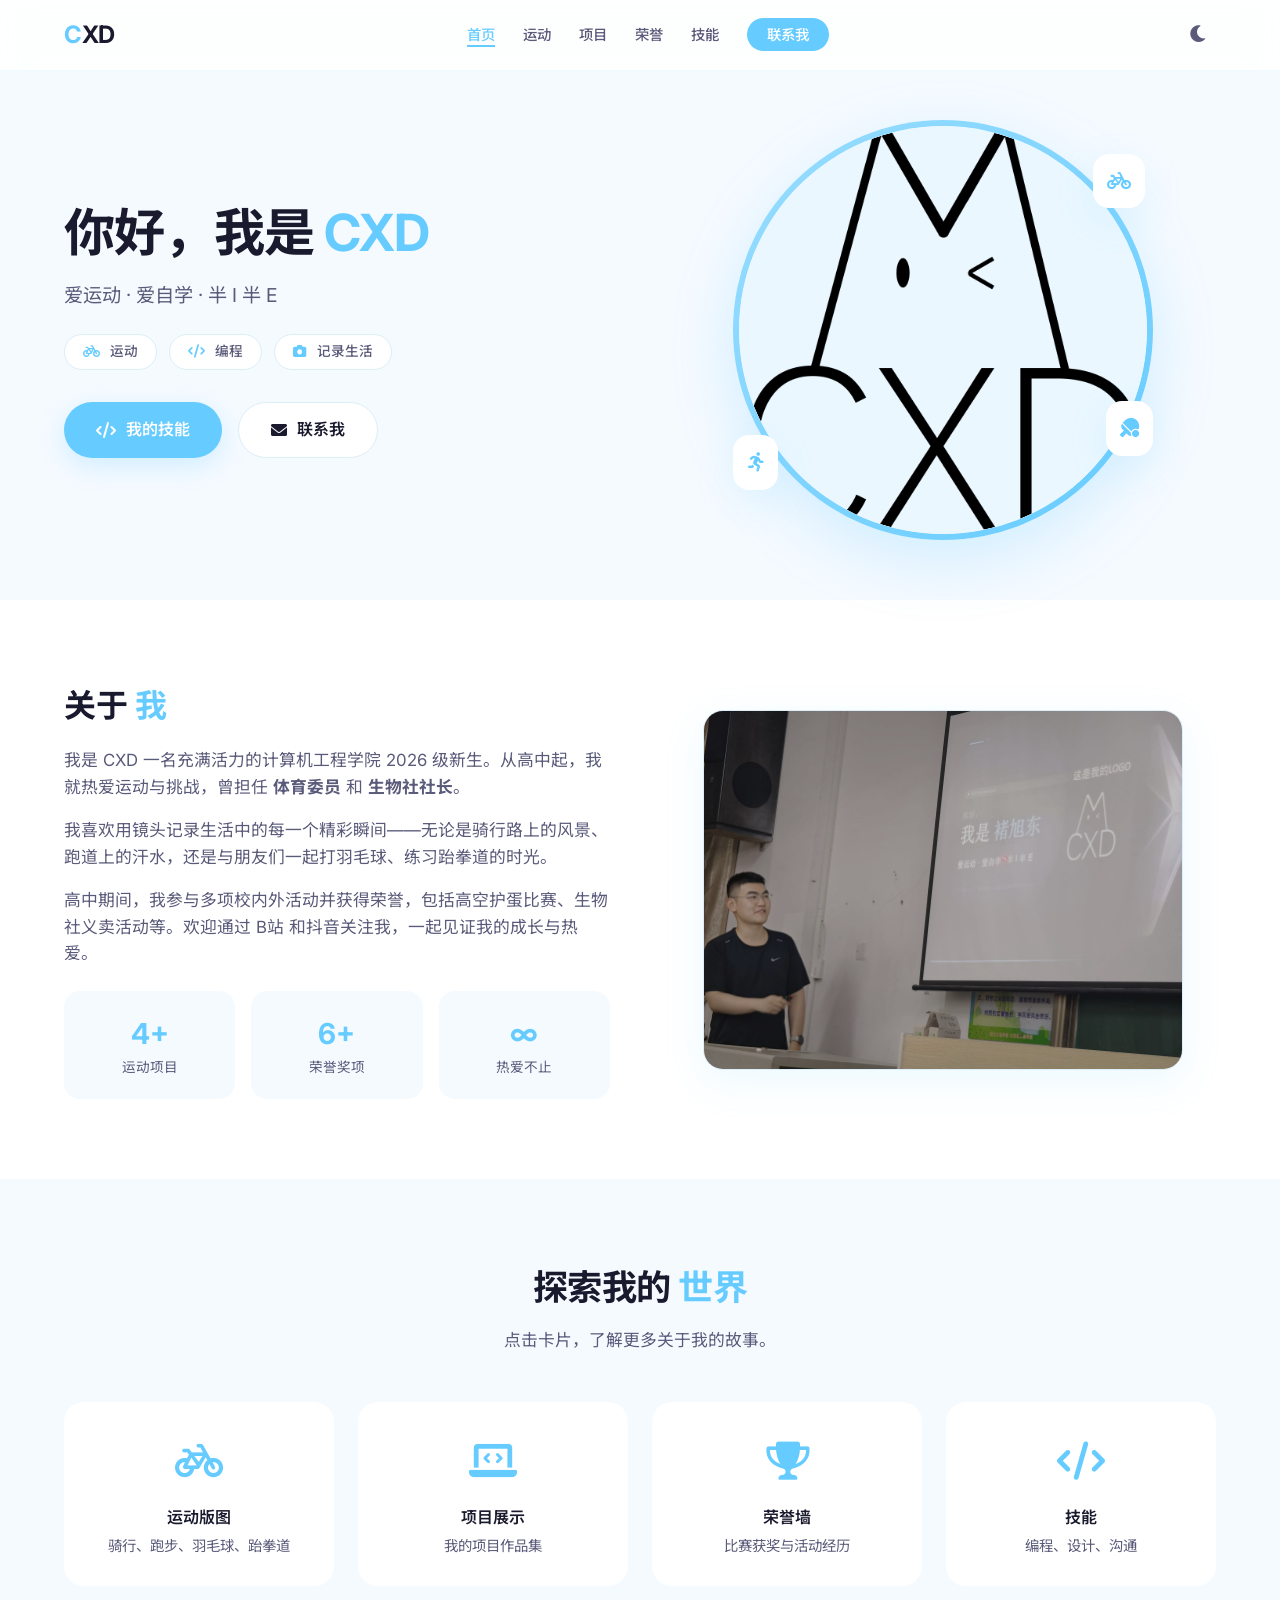
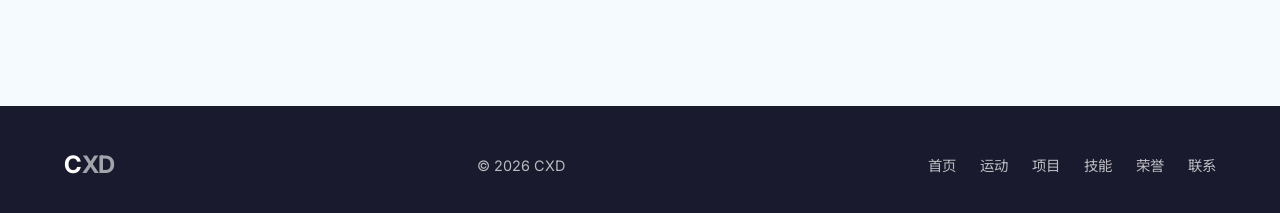
==== commit 0379bec0: "fix: 注释掉弹窗代码以清理HTML结构" ====
--- a/index.html
+++ b/index.html
@@ -11,6 +11,7 @@
 <body>
 
     <!-- 弹窗 -->
+    <!-- 
     <div class="modal-overlay" id="modalOverlay">
         <div class="modal-box">
             <div class="modal-icon"><i class="fas fa-code"></i></div>
@@ -19,6 +20,7 @@
             <button class="btn btn-primary" id="modalCloseBtn">我知道了</button>
         </div>
     </div>
+    -->
 
     <!-- 导航栏 -->
     <nav class="navbar" id="navbar">
--- a/css/style.css
+++ b/css/style.css
@@ -264,6 +264,85 @@
         margin-top: 24px;
     }
 }
+/* ===== 视频容器：响应式 16:9 ===== */
+.video-container {
+    position: relative;
+    width: 100%;
+    padding-bottom: 56.25%;   /* 16:9 宽高比 */
+    height: 0;
+    overflow: hidden;
+    border-radius: 14px;
+    background: #000;
+    box-shadow: 0 4px 16px rgba(0, 0, 0, 0.08);
+    transition: var(--transition);
+}
+
+.video-container iframe {
+    position: absolute;
+    top: 0;
+    left: 0;
+    width: 100%;
+    height: 100%;
+    border: 0;
+}
+
+/* 精选视频：限制最大宽度 + 居中 + 更大阴影 */
+.video-container--featured {
+    max-width: 900px;
+    margin: 0 auto;
+    border-radius: var(--radius);
+    box-shadow: 0 20px 60px rgba(102, 204, 255, 0.20);
+}
+
+/* ===== 视频卡片专属样式 ===== */
+.project-card--video {
+    background: var(--card-bg);
+    border: 1px solid var(--border);
+    transition: var(--transition);
+}
+
+.project-card--video:hover {
+    transform: translateY(-6px);
+    border-color: var(--primary-light);
+    box-shadow: 0 20px 60px rgba(102, 204, 255, 0.30);
+}
+
+/* 标题图标 */
+.project-card--video .project-body h3 {
+    display: flex;
+    align-items: center;
+    gap: 10px;
+    font-size: 1.15rem;
+}
+
+.project-card--video .project-body h3 i {
+    width: 34px;
+    height: 34px;
+    border-radius: 10px;
+    background: var(--primary-bg);
+    color: var(--primary);
+    display: flex;
+    align-items: center;
+    justify-content: center;
+    font-size: 0.95rem;
+    flex-shrink: 0;
+}
+
+/* 视频卡片内边距收紧一点，让视频更大 */
+.project-card--video .project-body {
+    padding: 20px 20px 24px;
+}
+
+/* 视频卡片 hover 时视频框发光 */
+.project-card--video:hover .video-container {
+    box-shadow: 0 8px 28px rgba(102, 204, 255, 0.35);
+}
+/* 桌面端强制两列（视频区专用） */
+@media (min-width: 500px) {
+    .projects-grid--2col {
+        grid-template-columns: repeat(2, 1fr);
+    }
+}
 /* ===== 技能卡片 ===== */
 .skills { padding: 80px 0; }
 .skills-grid { display: grid; grid-template-columns: repeat(auto-fit, minmax(200px, 1fr)); gap: 24px; }
@@ -392,7 +471,7 @@
 .cert-img img {
     width: 100%;
     height: 100%;
-    object-fit: cover;    
+    object-fit: auto;    
 }
 .cert-body { padding: 20px 24px 24px; }
 .cert-badge {
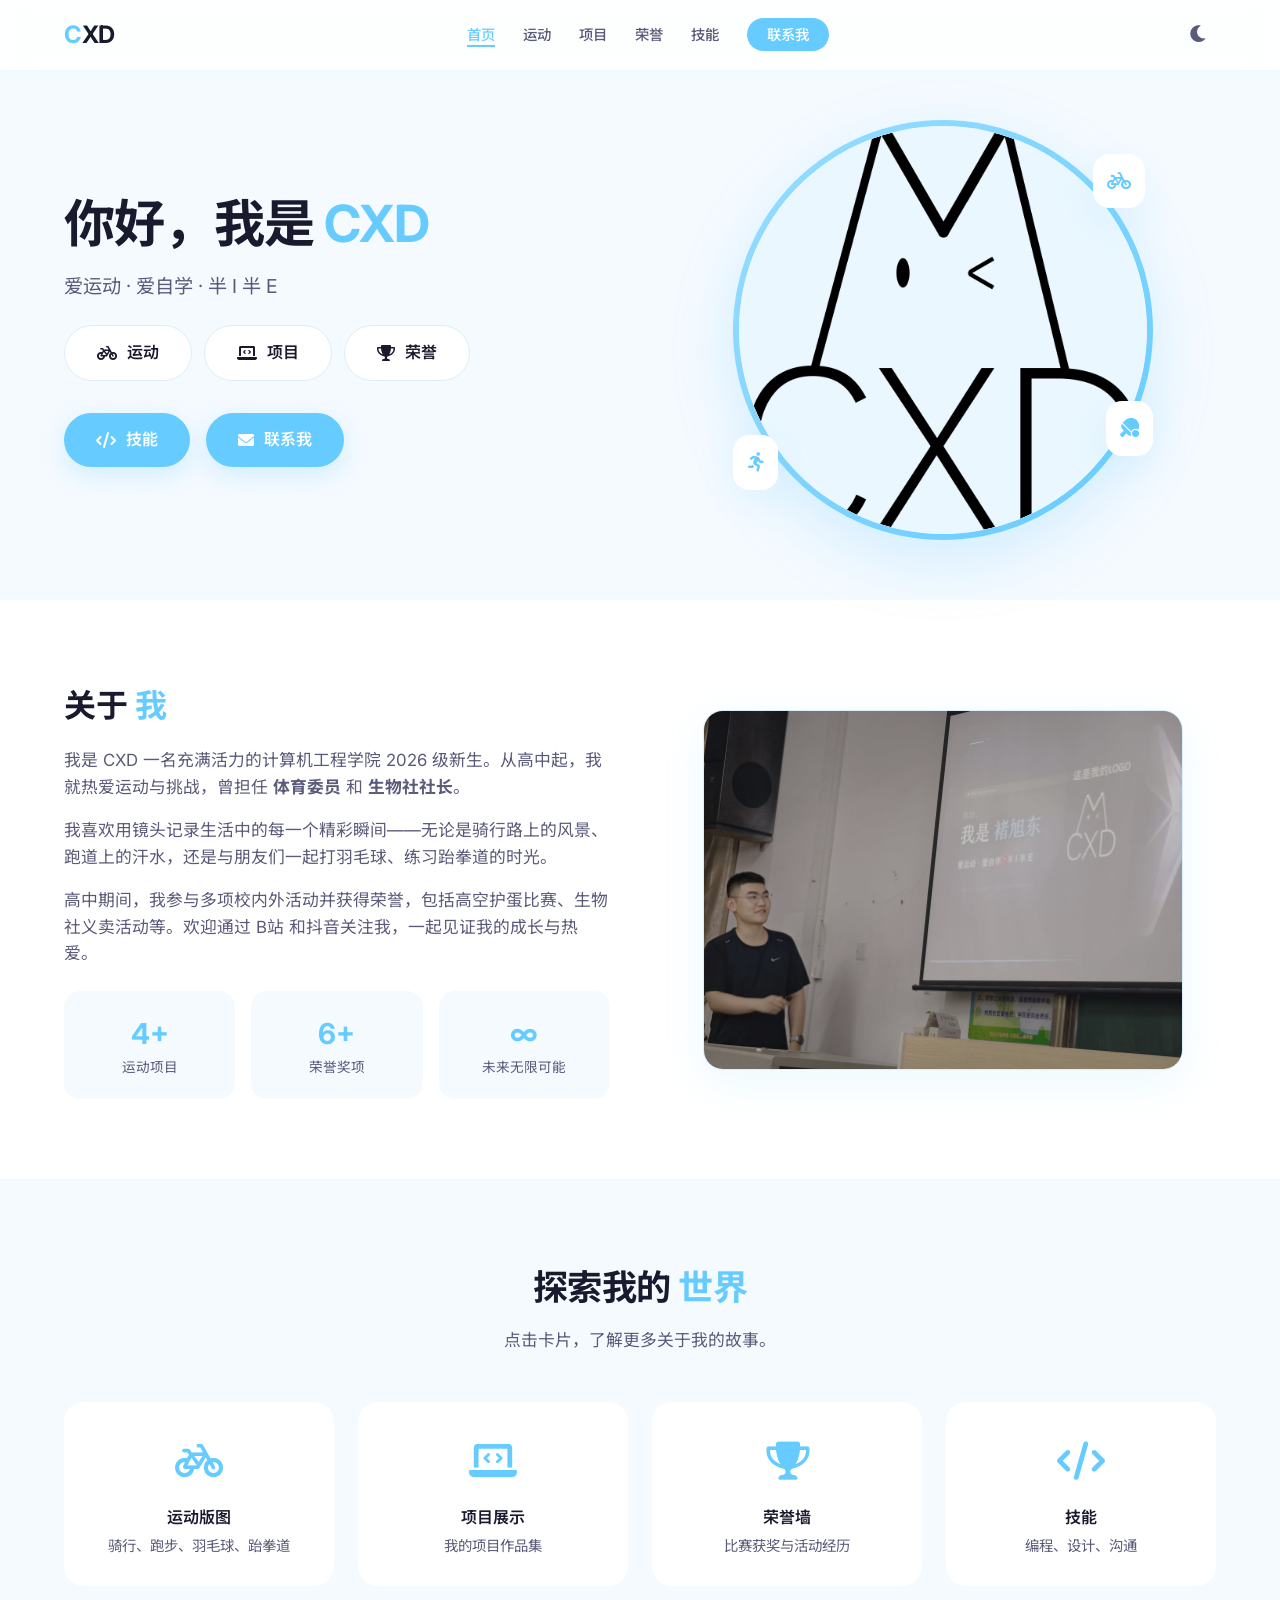
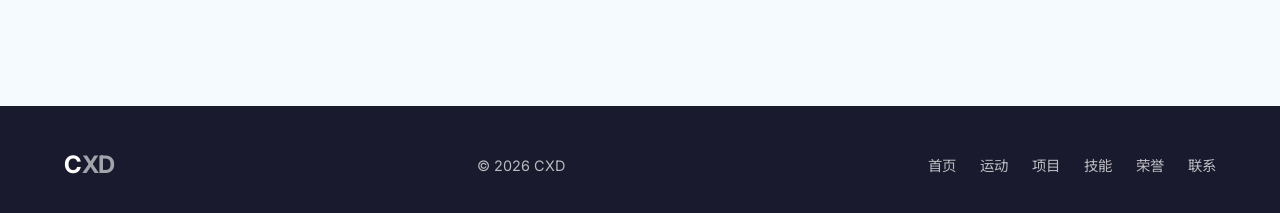
==== commit 32e9f954: "feat: 更新hero部分的按钮和标签以增强可用性和可读性" ====
--- a/index.html
+++ b/index.html
@@ -48,13 +48,13 @@
                 <h1>你好，我是 <span class="highlight">CXD</span></h1>
                 <p class="tagline">爱运动 · 爱自学 · 半 I 半 E</p>
                 <div class="hero-badges">
-                    <span class="badge"><i class="fas fa-bicycle"></i> 运动</span>
-                    <span class="badge"><i class="fas fa-code"></i> 编程</span>
-                    <span class="badge"><i class="fas fa-camera"></i> 记录生活</span>
+                    <a href="sports.html" class="btn btn-outline"><i class="fas fa-bicycle"></i> 运动</a>
+                    <a href="projects.html" class="btn btn-outline"><i class="fas fa-laptop-code"></i> 项目</a>
+                    <a href="honors.html" class="btn btn-outline"><i class="fas fa-trophy"></i> 荣誉</a>
                 </div>
                 <div class="hero-actions">
-                    <a href="skills.html" class="btn btn-primary"><i class="fas fa-code"></i> 我的技能</a>
-                    <a href="contact.html" class="btn btn-outline"><i class="fas fa-envelope"></i> 联系我</a>
+                    <a href="skills.html" class="btn btn-primary"><i class="fas fa-code"></i> 技能</a>
+                    <a href="contact.html" class="btn btn-primary"><i class="fas fa-envelope"></i> 联系我</a>
                 </div>
             </div>
             <div class="hero-visual">
@@ -82,7 +82,7 @@
                 <div class="about-stats">
                     <div class="stat"><div class="number">4+</div><div class="label">运动项目</div></div>
                     <div class="stat"><div class="number">6+</div><div class="label">荣誉奖项</div></div>
-                    <div class="stat"><div class="number">∞</div><div class="label">热爱不止</div></div>
+                    <div class="stat"><div class="number">∞</div><div class="label">未来无限可能</div></div>
                 </div>
             </div>
                 <div class="about-image">
